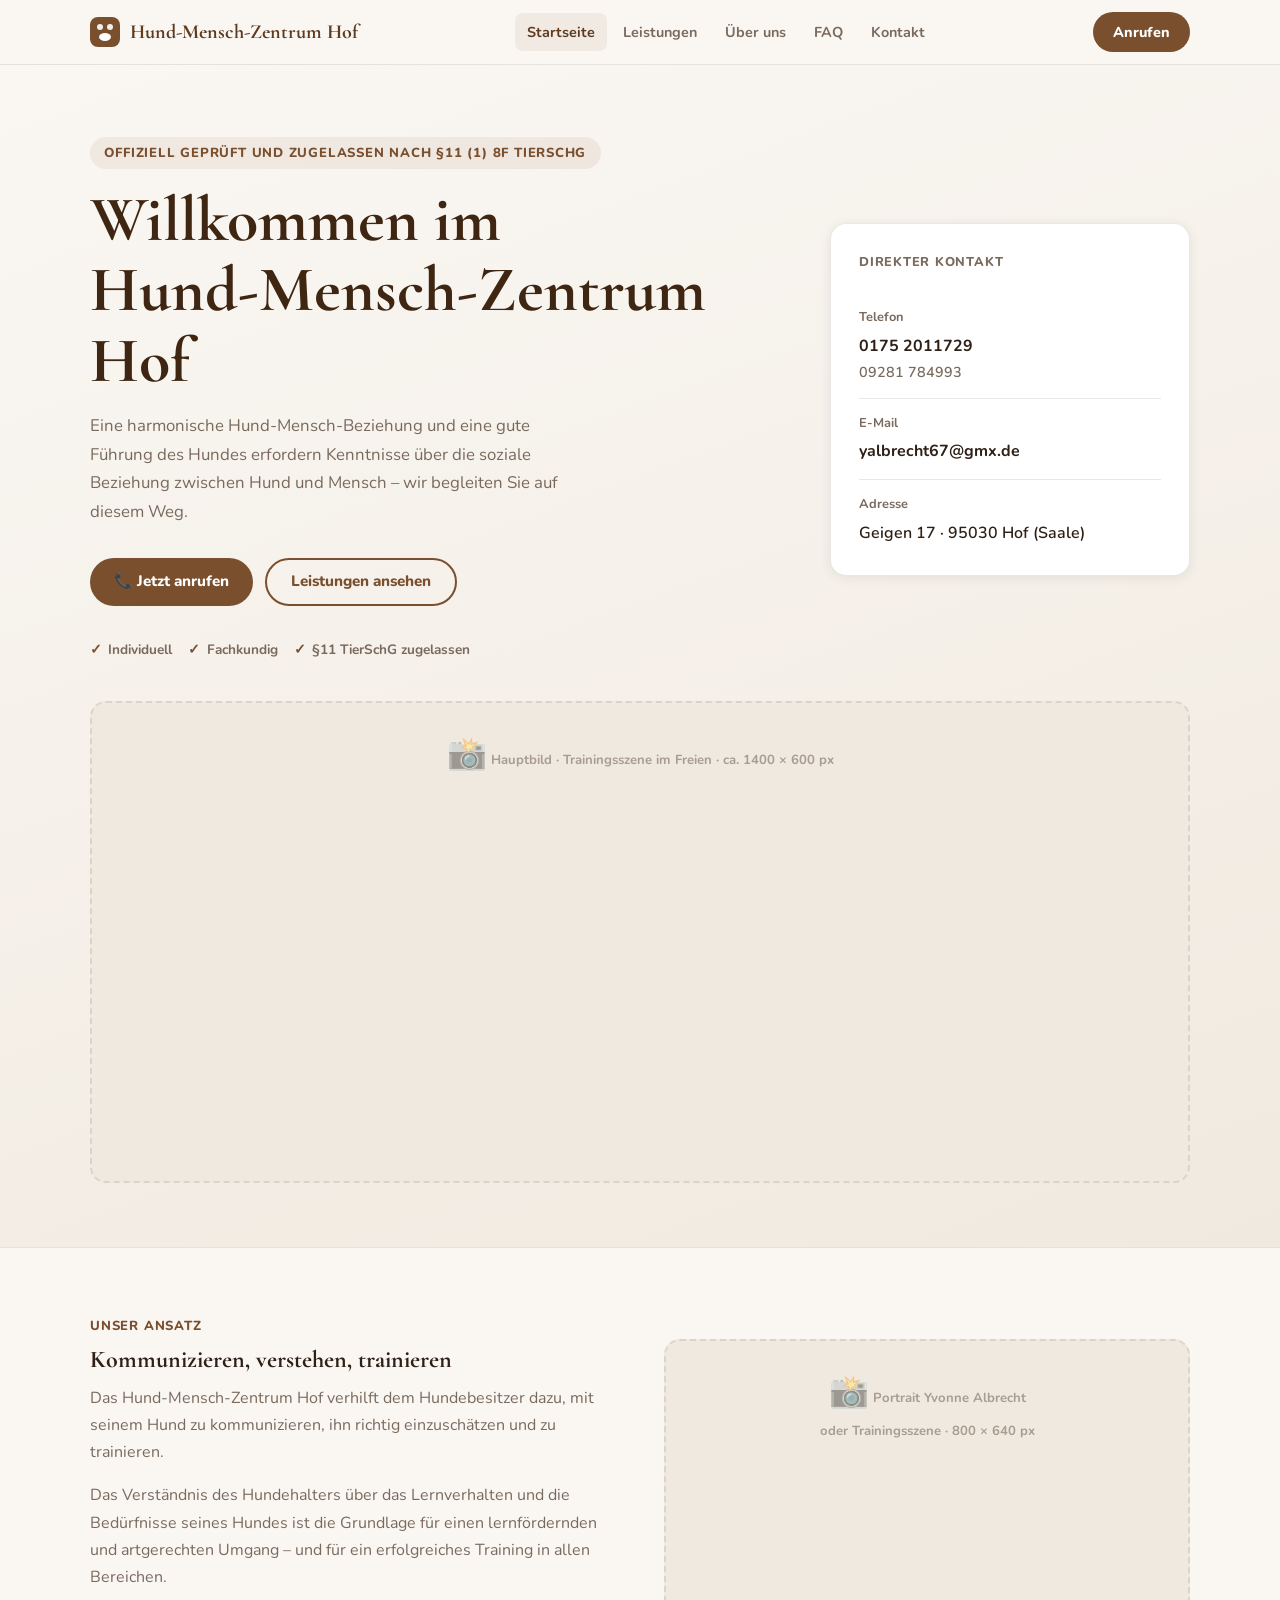
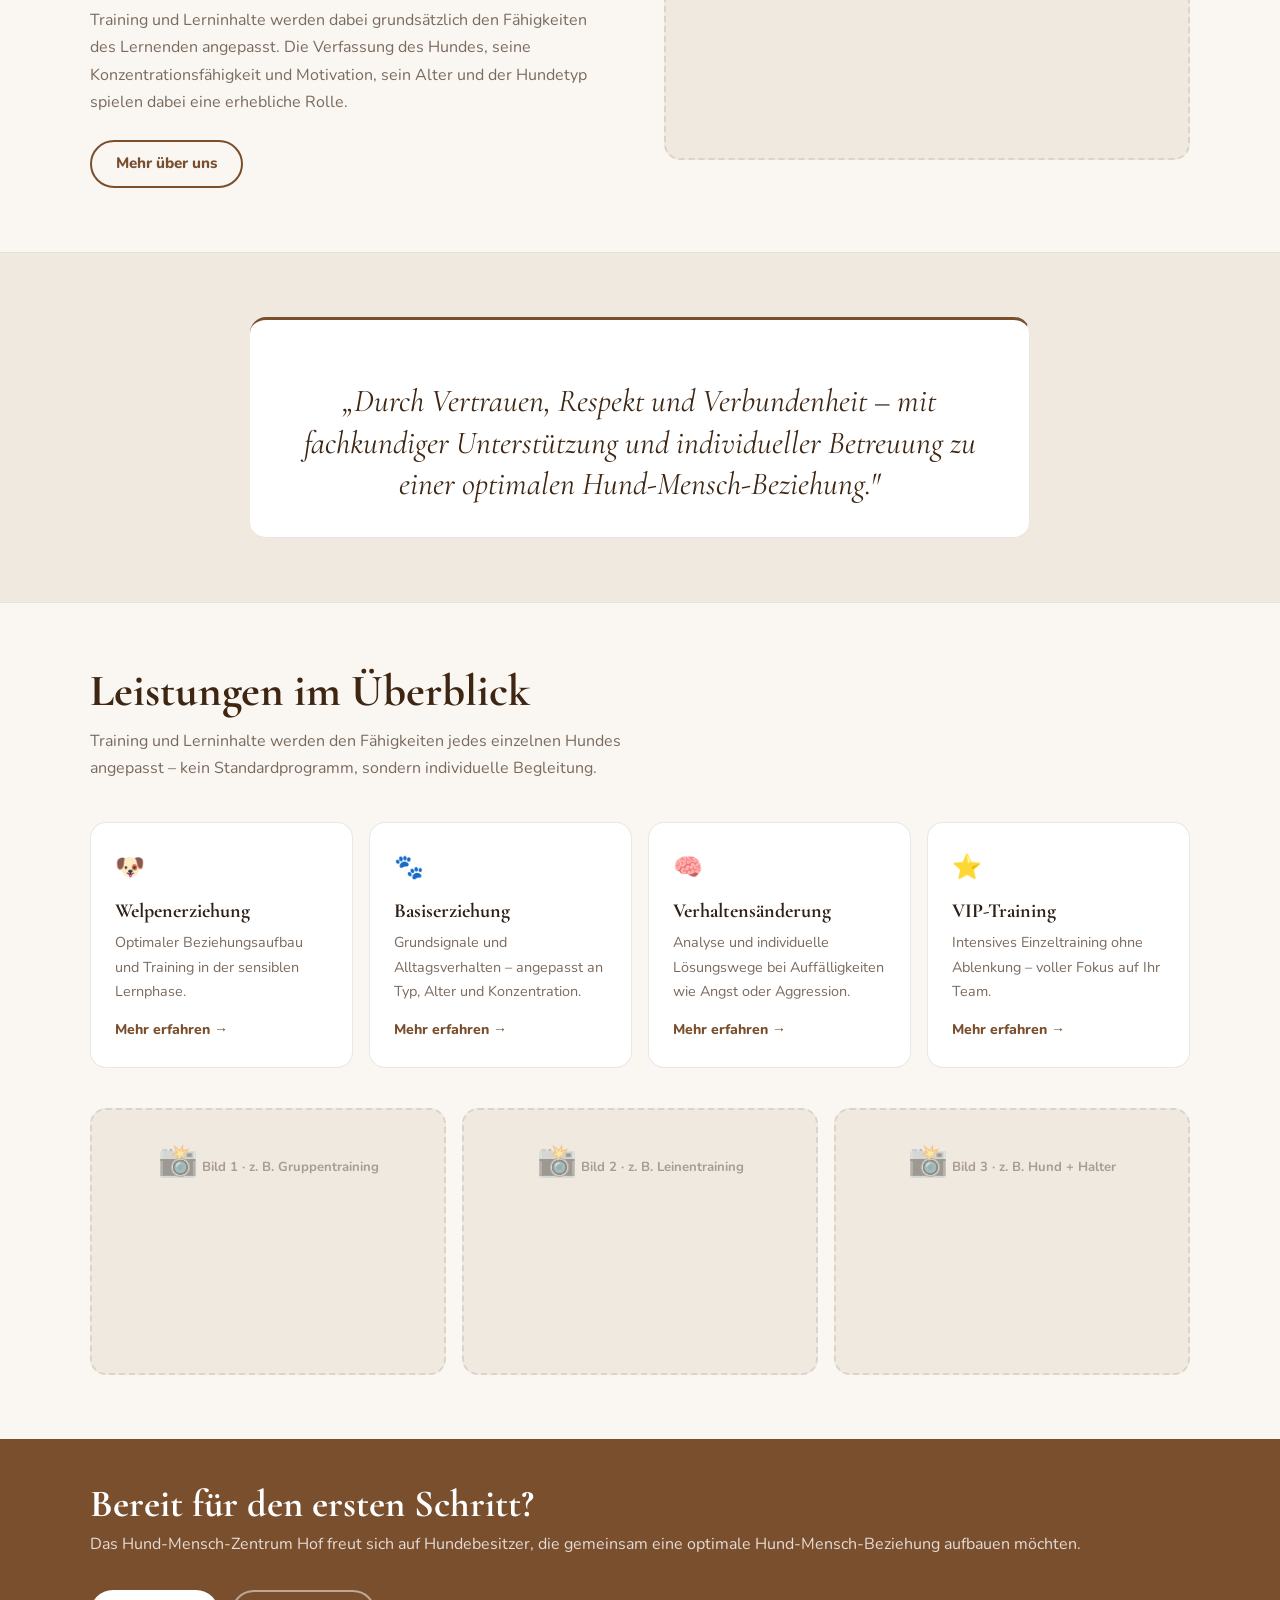
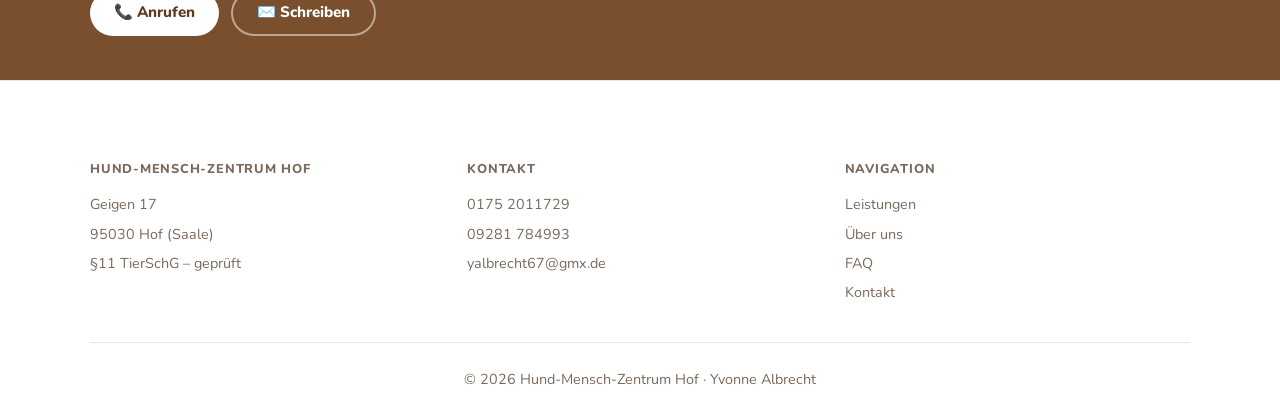
==== index.html @ c18f59f6 "Add files via upload" ====
<!DOCTYPE html>
<html lang="de">
<head>
    <meta charset="UTF-8">
    <meta name="viewport" content="width=device-width, initial-scale=1.0">
    <title>Hund-Mensch-Zentrum Hof</title>
    <meta name="description" content="Hund-Mensch-Zentrum Hof – individuelle Betreuung, Grundkurse und Verhaltensberatung. §11 TierSchG geprüft. Hof (Saale).">
    <link rel="preconnect" href="https://fonts.googleapis.com">
    <link rel="preconnect" href="https://fonts.gstatic.com" crossorigin>
    <link href="https://fonts.googleapis.com/css2?family=Nunito:wght@400;600;700;800&family=Cormorant+Garamond:ital,wght@0,600;0,700;1,600&display=swap" rel="stylesheet">
    <link rel="stylesheet" href="styles.css">
</head>
<body>

<!-- NAV -->
<nav class="nav">
    <div class="container nav__inner">
        <a class="nav__brand" href="index.html">
            <svg width="30" height="30" viewBox="0 0 30 30" fill="none" aria-hidden="true">
                <rect width="30" height="30" rx="8" fill="#7a4f2e"/>
                <circle cx="10" cy="10" r="3" fill="white" opacity=".9"/>
                <circle cx="20" cy="10" r="3" fill="white" opacity=".9"/>
                <ellipse cx="15" cy="20" rx="6" ry="4" fill="white"/>
            </svg>
            Hund-Mensch-Zentrum Hof
        </a>
        <ul class="nav__links" id="navLinks">
            <li><a href="index.html" class="active">Startseite</a></li>
            <li><a href="leistungen.html">Leistungen</a></li>
            <li><a href="ueber-uns.html">Über uns</a></li>
            <li><a href="faq.html">FAQ</a></li>
            <li><a href="kontakt.html">Kontakt</a></li>
        </ul>
        <a class="nav__cta desktop" href="tel:+491752011729">Anrufen</a>
        <button class="nav__burger" id="burger" aria-label="Menü öffnen" aria-expanded="false">
            <span></span><span></span><span></span>
        </button>
    </div>
</nav>


<!-- HERO -->
<section class="hero">
    <div class="container hero__grid">

        <div>
            <span class="hero__eyebrow">Offiziell geprüft und zugelassen nach §11 (1) 8f TierSchG</span>
            <h1 class="hero__title">
                Willkommen im<br>Hund-Mensch-Zentrum Hof
            </h1>
            <p class="hero__lead">
                Eine harmonische Hund-Mensch-Beziehung und eine gute Führung des Hundes
                erfordern Kenntnisse über die soziale Beziehung zwischen Hund und Mensch –
                wir begleiten Sie auf diesem Weg.
            </p>
            <div class="hero__actions">
                <a href="tel:+491752011729" class="btn-primary-warm">📞 Jetzt anrufen</a>
                <a href="leistungen.html" class="btn-outline">Leistungen ansehen</a>
            </div>
            <div class="hero__trust">
                <span class="trust-pill">Individuell</span>
                <span class="trust-pill">Fachkundig</span>
                <span class="trust-pill">§11 TierSchG zugelassen</span>
            </div>
        </div>

        <div class="contact-card">
            <div class="contact-card__title">Direkter Kontakt</div>
            <div class="contact-item">
                <strong>Telefon</strong>
                <a href="tel:+491752011729">0175 2011729</a>
                <a href="tel:+499281784993"
                   style="font-weight:600; color:var(--muted); font-size:.9rem">
                    09281 784993
                </a>
            </div>
            <div class="contact-item">
                <strong>E-Mail</strong>
                <a href="mailto:yalbrecht67@gmx.de">yalbrecht67@gmx.de</a>
            </div>
            <div class="contact-item">
                <strong>Adresse</strong>
                <span>Geigen 17 · 95030 Hof (Saale)</span>
            </div>
        </div>

    </div>

    <!-- HERO-BILD -->
    <div class="container" style="margin-top:2.5rem">
        <div class="img-placeholder hero-img">
            <span class="ph-icon">📸</span>
            <span>Hauptbild · Trainingsszene im Freien · ca. 1400 × 600 px</span>
        </div>
        <!-- Wenn Bild bereit, div oben löschen und das hier einkommentieren:
        <img src="assets/hero.jpg"
             alt="Training im Hund-Mensch-Zentrum Hof"
             class="hero-img"
             width="1400" height="600"
             loading="lazy"> -->
    </div>
</section>

<hr class="divider">


<!-- WAS WIR TUN -->
<section class="section">
    <div class="container two-col">

        <div>
            <span class="eyebrow">Unser Ansatz</span>
            <h2>Kommunizieren, verstehen, trainieren</h2>
            <p style="color:var(--muted)">
                Das Hund-Mensch-Zentrum Hof verhilft dem Hundebesitzer dazu, mit seinem Hund
                zu kommunizieren, ihn richtig einzuschätzen und zu trainieren.
            </p>
            <p style="color:var(--muted)">
                Das Verständnis des Hundehalters über das Lernverhalten und die Bedürfnisse
                seines Hundes ist die Grundlage für einen lernfördernden und artgerechten
                Umgang – und für ein erfolgreiches Training in allen Bereichen.
            </p>
            <p style="color:var(--muted); margin-bottom:1.5rem">
                Training und Lerninhalte werden dabei grundsätzlich den Fähigkeiten des
                Lernenden angepasst. Die Verfassung des Hundes, seine Konzentrationsfähigkeit
                und Motivation, sein Alter und der Hundetyp spielen dabei eine erhebliche Rolle.
            </p>
            <a href="ueber-uns.html" class="btn-outline">Mehr über uns</a>
        </div>

        <!-- BILD NEBEN TEXT -->
        <div class="img-placeholder section-img">
            <span class="ph-icon">📸</span>
            <span>Portrait Yvonne Albrecht<br>oder Trainingsszene · 800 × 640 px</span>
        </div>
        <!-- Wenn Bild bereit, div oben löschen und das hier einkommentieren:
        <img src="assets/yvonne.jpg"
             alt="Yvonne Albrecht beim Training mit Hund"
             class="section-img"
             width="800" height="640"
             loading="lazy"> -->

    </div>
</section>

<hr class="divider">


<!-- KERNAUSSAGE -->
<section class="section section--alt">
    <div class="container">
        <blockquote class="quote-block"
                    style="max-width:780px; margin:0 auto; text-align:center;
                       border-left:none; border-top:3px solid var(--primary);">
            <p style="padding-top:1.75rem">
                „Durch Vertrauen, Respekt und Verbundenheit –
                mit fachkundiger Unterstützung und individueller Betreuung
                zu einer optimalen Hund-Mensch-Beziehung."
            </p>
        </blockquote>
    </div>
</section>

<hr class="divider">


<!-- LEISTUNGEN -->
<section class="section">
    <div class="container">
        <div class="section-header">
            <h2>Leistungen im Überblick</h2>
            <p>
                Training und Lerninhalte werden den Fähigkeiten jedes einzelnen Hundes angepasst –
                kein Standardprogramm, sondern individuelle Begleitung.
            </p>
        </div>
        <div class="cards cards--4">
            <div class="card">
                <div class="card__icon">🐶</div>
                <h3>Welpenerziehung</h3>
                <p>Optimaler Beziehungsaufbau und Training in der sensiblen Lernphase.</p>
                <a href="leistungen.html">Mehr erfahren →</a>
            </div>
            <div class="card">
                <div class="card__icon">🐾</div>
                <h3>Basiserziehung</h3>
                <p>Grundsignale und Alltagsverhalten – angepasst an Typ, Alter und Konzentration.</p>
                <a href="leistungen.html">Mehr erfahren →</a>
            </div>
            <div class="card">
                <div class="card__icon">🧠</div>
                <h3>Verhaltensänderung</h3>
                <p>Analyse und individuelle Lösungswege bei Auffälligkeiten wie Angst oder Aggression.</p>
                <a href="leistungen.html">Mehr erfahren →</a>
            </div>
            <div class="card">
                <div class="card__icon">⭐</div>
                <h3>VIP-Training</h3>
                <p>Intensives Einzeltraining ohne Ablenkung – voller Fokus auf Ihr Team.</p>
                <a href="leistungen.html">Mehr erfahren →</a>
            </div>
        </div>

        <!-- GALERIE -->
        <div class="gallery">

            <div class="img-placeholder gallery-img">
                <span class="ph-icon">📸</span>
                <span>Bild 1 · z. B. Gruppentraining</span>
            </div>
            <!-- <img src="assets/kurs1.jpg" alt="Gruppentraining"
                 class="gallery-img" width="800" height="600" loading="lazy"> -->

            <div class="img-placeholder gallery-img">
                <span class="ph-icon">📸</span>
                <span>Bild 2 · z. B. Leinentraining</span>
            </div>
            <!-- <img src="assets/kurs2.jpg" alt="Leinentraining"
                 class="gallery-img" width="800" height="600" loading="lazy"> -->

            <div class="img-placeholder gallery-img">
                <span class="ph-icon">📸</span>
                <span>Bild 3 · z. B. Hund + Halter</span>
            </div>
            <!-- <img src="assets/kurs3.jpg" alt="Hund und Halter"
                 class="gallery-img" width="800" height="600" loading="lazy"> -->

        </div>
    </div>
</section>


<!-- CTA -->
<section class="cta-strip">
    <div class="container cta-strip__inner">
        <div>
            <h2>Bereit für den ersten Schritt?</h2>
            <p>
                Das Hund-Mensch-Zentrum Hof freut sich auf Hundebesitzer, die gemeinsam
                eine optimale Hund-Mensch-Beziehung aufbauen möchten.
            </p>
        </div>
        <div class="cta-strip__actions">
            <a href="tel:+491752011729" class="btn-white">📞 Anrufen</a>
            <a href="kontakt.html" class="btn-ghost">✉️ Schreiben</a>
        </div>
    </div>
</section>


<!-- FOOTER -->
<footer class="footer">
    <div class="container">
        <div class="footer__grid">
            <div>
                <h6>Hund-Mensch-Zentrum Hof</h6>
                <address>
                    <p>Geigen 17</p>
                    <p>95030 Hof (Saale)</p>
                    <p>§11 TierSchG – geprüft</p>
                </address>
            </div>
            <div>
                <h6>Kontakt</h6>
                <p><a href="tel:+491752011729">0175 2011729</a></p>
                <p><a href="tel:+499281784993">09281 784993</a></p>
                <p><a href="mailto:yalbrecht67@gmx.de">yalbrecht67@gmx.de</a></p>
            </div>
            <div>
                <h6>Navigation</h6>
                <ul>
                    <li><a href="leistungen.html">Leistungen</a></li>
                    <li><a href="ueber-uns.html">Über uns</a></li>
                    <li><a href="faq.html">FAQ</a></li>
                    <li><a href="kontakt.html">Kontakt</a></li>
                </ul>
            </div>
        </div>
        <p class="footer__copy">© 2026 Hund-Mensch-Zentrum Hof · Yvonne Albrecht</p>
    </div>
</footer>

<div class="mobile-bar">
    <a href="tel:+491752011729" class="m-call">📞 Anrufen</a>
    <a href="mailto:yalbrecht67@gmx.de" class="m-mail">✉️ E-Mail</a>
</div>

<script>
    const burger = document.getElementById('burger');
    const navLinks = document.getElementById('navLinks');
    burger.addEventListener('click', () => {
        navLinks.classList.toggle('open');
        burger.setAttribute('aria-expanded', navLinks.classList.contains('open'));
    });
    navLinks.querySelectorAll('a').forEach(a =>
        a.addEventListener('click', () => navLinks.classList.remove('open'))
    );
</script>

</body>
</html>
---- styles.css ----
/* ============================================================
   HUND-MENSCH-ZENTRUM HOF — styles.css
   Anpassen: Nur die Werte in :root {} ändern.
   ============================================================ */

:root {
    --primary:     #7a4f2e;
    --primary-dk:  #5e3a1f;
    --bg:          #faf7f3;
    --surface:     #ffffff;
    --sand:        #f0e9df;
    --text:        #2e2016;
    --muted:       #7a6a5e;
    --border:      rgba(46, 32, 22, 0.10);
    --font-head:   'Cormorant Garamond', Georgia, serif;
    --font-body:   'Nunito', sans-serif;
    --radius:      1rem;
    --shadow:      0 2px 12px rgba(46, 32, 22, 0.08);
}

/* --- BASIS ------------------------------------------------- */
*, *::before, *::after { box-sizing: border-box; }
html { scroll-behavior: smooth; }
body {
    margin: 0;
    font-family: var(--font-body);
    font-size: 1rem;
    line-height: 1.7;
    background: var(--bg);
    color: var(--text);
}
h1, h2, h3, h4 {
    font-family: var(--font-head);
    line-height: 1.1;
    margin: 0 0 .75rem;
}
p { margin: 0 0 1rem; }
a { color: var(--primary); }
a:hover { color: var(--primary-dk); }
img { display: block; max-width: 100%; }
address { font-style: normal; }

/* --- LAYOUT ----------------------------------------------- */
.container {
    width: min(100% - 2rem, 1100px);
    margin-inline: auto;
}
.section { padding: 4rem 0; }
.section--alt { background: var(--sand); }
hr.divider {
    border: none;
    border-top: 1px solid var(--border);
    margin: 0;
}

/* --- NAV -------------------------------------------------- */
.nav {
    position: sticky;
    top: 0;
    z-index: 100;
    background: rgba(250, 247, 243, 0.95);
    backdrop-filter: blur(10px);
    border-bottom: 1px solid var(--border);
}
.nav__inner {
    display: flex;
    align-items: center;
    justify-content: space-between;
    height: 64px;
    gap: 1rem;
}
.nav__brand {
    display: flex;
    align-items: center;
    gap: .65rem;
    font-family: var(--font-head);
    font-size: 1.25rem;
    font-weight: 700;
    color: var(--primary-dk);
    text-decoration: none;
    white-space: nowrap;
}
.nav__links {
    display: flex;
    align-items: center;
    gap: .25rem;
    list-style: none;
    margin: 0;
    padding: 0;
}
.nav__links a {
    display: block;
    padding: .4rem .75rem;
    border-radius: .5rem;
    font-weight: 700;
    font-size: .9rem;
    color: var(--muted);
    text-decoration: none;
    transition: background .15s, color .15s;
}
.nav__links a:hover,
.nav__links a.active {
    background: rgba(122, 79, 46, .08);
    color: var(--primary-dk);
}
.nav__cta {
    display: inline-flex;
    align-items: center;
    height: 40px;
    padding: 0 1.25rem;
    border-radius: 999px;
    background: var(--primary);
    color: #fff !important;
    font-weight: 800;
    font-size: .9rem;
    text-decoration: none;
    transition: background .15s;
    white-space: nowrap;
}
.nav__cta:hover { background: var(--primary-dk); color: #fff !important; }
.nav__burger {
    display: none;
    flex-direction: column;
    justify-content: center;
    gap: 5px;
    width: 40px;
    height: 40px;
    background: none;
    border: 1px solid var(--border);
    border-radius: .6rem;
    cursor: pointer;
    padding: 0 10px;
}
.nav__burger span {
    display: block;
    height: 2px;
    background: var(--primary);
    border-radius: 2px;
}
@media (max-width: 768px) {
    .nav__cta.desktop { display: none; }
    .nav__burger { display: flex; }
    .nav__links {
        display: none;
        position: absolute;
        top: 65px;
        left: 1rem;
        right: 1rem;
        background: var(--surface);
        border: 1px solid var(--border);
        border-radius: var(--radius);
        padding: .75rem;
        flex-direction: column;
        align-items: stretch;
        box-shadow: var(--shadow);
    }
    .nav__links.open { display: flex; }
    .nav__links a { padding: .65rem .75rem; }
}

/* --- HERO ------------------------------------------------- */
.hero {
    background: linear-gradient(160deg, var(--bg) 0%, var(--sand) 100%);
    padding: 4.5rem 0 4rem;
}
.hero__grid {
    display: grid;
    grid-template-columns: 1fr 360px;
    gap: 3rem;
    align-items: center;
}
.hero__eyebrow {
    display: inline-block;
    font-size: .82rem;
    font-weight: 800;
    letter-spacing: .06em;
    text-transform: uppercase;
    color: var(--primary);
    background: rgba(122, 79, 46, .08);
    border-radius: 999px;
    padding: .3rem .9rem;
    margin-bottom: 1rem;
}
.hero__title {
    font-size: clamp(2.4rem, 5vw, 4.5rem);
    color: #3e2612;
    margin-bottom: 1rem;
}
.hero__lead {
    font-size: 1.05rem;
    color: var(--muted);
    max-width: 50ch;
    margin-bottom: 2rem;
}
.hero__actions {
    display: flex;
    gap: .75rem;
    flex-wrap: wrap;
    margin-bottom: 2rem;
}
.hero__trust {
    display: flex;
    gap: 1rem;
    flex-wrap: wrap;
}
.trust-pill {
    display: flex;
    align-items: center;
    gap: .4rem;
    font-size: .85rem;
    font-weight: 700;
    color: var(--muted);
}
.trust-pill::before {
    content: "✓";
    font-weight: 800;
    color: var(--primary);
}
.contact-card {
    background: var(--surface);
    border: 1px solid var(--border);
    border-radius: var(--radius);
    box-shadow: var(--shadow);
    padding: 1.75rem;
}
.contact-card__title {
    font-size: .8rem;
    font-weight: 800;
    text-transform: uppercase;
    letter-spacing: .06em;
    color: var(--muted);
    margin-bottom: 1.25rem;
}
.contact-item {
    padding: .85rem 0;
    border-bottom: 1px solid var(--border);
}
.contact-item:last-child { border-bottom: none; padding-bottom: 0; }
.contact-item strong {
    display: block;
    font-size: .8rem;
    color: var(--muted);
    margin-bottom: .25rem;
}
.contact-item a {
    display: block;
    font-weight: 700;
    font-size: 1rem;
    color: var(--text);
    text-decoration: none;
}
.contact-item a:hover { color: var(--primary); }
.contact-item span { color: var(--text); font-weight: 600; }
@media (max-width: 900px) {
    .hero__grid { grid-template-columns: 1fr; }
    .contact-card { max-width: 420px; }
}

/* --- PAGE HERO (Unterseiten) ------------------------------ */
.page-hero {
    background: linear-gradient(160deg, var(--bg) 0%, var(--sand) 100%);
    padding: 3.5rem 0 3rem;
    border-bottom: 1px solid var(--border);
}
.page-hero h1 {
    font-size: clamp(2rem, 4.5vw, 3.8rem);
    color: #3e2612;
    margin-bottom: .75rem;
}
.page-hero p {
    color: var(--muted);
    max-width: 56ch;
    margin: 0;
}

/* --- SECTION HEADER --------------------------------------- */
.section-header { margin-bottom: 2.5rem; }
.section-header h2 { font-size: clamp(1.9rem, 3.5vw, 3rem); color: #3e2612; }
.section-header p { color: var(--muted); max-width: 54ch; margin: 0; }

/* --- ALLGEMEINE KARTEN ------------------------------------ */
.cards {
    display: grid;
    gap: 1rem;
}
.cards--4 { grid-template-columns: repeat(4, 1fr); }
.cards--2 { grid-template-columns: repeat(2, 1fr); }
.card {
    background: var(--surface);
    border: 1px solid var(--border);
    border-radius: var(--radius);
    padding: 1.5rem;
}
.card__icon { font-size: 1.5rem; margin-bottom: .75rem; }
.card h3 {
    font-family: var(--font-head);
    font-size: 1.25rem;
    margin-bottom: .5rem;
    color: var(--text);
}
.card p { font-size: .9rem; color: var(--muted); margin-bottom: .75rem; }
.card a { font-size: .88rem; font-weight: 800; text-decoration: none; }
.card a:hover { text-decoration: underline; }
@media (max-width: 900px) { .cards--4 { grid-template-columns: repeat(2, 1fr); } }
@media (max-width: 560px) { .cards--4, .cards--2 { grid-template-columns: 1fr; } }

/* --- SERVICE-KARTEN (Leistungsseite) ---------------------- */
.service-grid {
    display: grid;
    gap: 1.25rem;
    grid-template-columns: repeat(3, 1fr);
}
.service-card {
    background: var(--surface);
    border: 1px solid var(--border);
    border-radius: var(--radius);
    overflow: hidden;
    display: flex;
    flex-direction: column;
}
.service-card__img {
    aspect-ratio: 16/9;
    width: 100%;
    object-fit: contain;
    background: var(--sand);
}
.service-card__body {
    padding: 1.5rem;
    flex: 1;
    display: flex;
    flex-direction: column;
}
.service-card__icon { font-size: 1.4rem; margin-bottom: .5rem; }
.service-card h3 {
    font-family: var(--font-head);
    font-size: 1.3rem;
    color: var(--text);
    margin-bottom: .6rem;
}
.service-card p {
    font-size: .92rem;
    color: var(--muted);
    line-height: 1.65;
    margin: 0;
    flex: 1;
}
@media (max-width: 900px) { .service-grid { grid-template-columns: repeat(2, 1fr); } }
@media (max-width: 560px) { .service-grid { grid-template-columns: 1fr; } }

/* --- SPEZIAL-ITEMS (Markertraining etc.) ------------------ */
.special-list {
    display: grid;
    gap: 1rem;
    grid-template-columns: repeat(2, 1fr);
}
.special-item {
    background: var(--surface);
    border: 1px solid var(--border);
    border-radius: var(--radius);
    padding: 1.25rem 1.5rem;
}
.special-item h4 {
    font-family: var(--font-head);
    font-size: 1.1rem;
    color: var(--text);
    margin-bottom: .4rem;
}
.special-item p {
    font-size: .9rem;
    color: var(--muted);
    margin: 0;
    line-height: 1.6;
}
@media (max-width: 640px) {
    .special-list { grid-template-columns: 1fr; }
}

/* --- BILD-PLATZHALTER ------------------------------------- */
.img-placeholder {
    background: var(--sand);
    border: 2px dashed var(--border);
    border-radius: var(--radius);
    display: flex;
    flex-direction: column;
    align-items: center;
    justify-content: center;
    gap: .5rem;
    color: var(--muted);
    font-size: .82rem;
    font-weight: 700;
    text-align: center;
    padding: 1.5rem;
}
.img-placeholder .ph-icon { font-size: 2rem; opacity: .4; }
.img-placeholder span { opacity: .6; }

/* --- LAYOUTS ---------------------------------------------- */
.two-col {
    display: grid;
    grid-template-columns: 1fr 1fr;
    gap: 3rem;
    align-items: center;
}
.quote-section__grid {
    display: grid;
    grid-template-columns: 1fr 1fr;
    gap: 3rem;
    align-items: center;
}
@media (max-width: 768px) {
    .two-col { grid-template-columns: 1fr; }
    .quote-section__grid { grid-template-columns: 1fr; }
}

/* --- ZITAT ------------------------------------------------ */
.quote-block {
    background: var(--surface);
    border: 1px solid var(--border);
    border-left: 3px solid var(--primary);
    border-radius: var(--radius);
    padding: 2rem;
    margin: 0;
}
.quote-block p {
    font-family: var(--font-head);
    font-size: clamp(1.4rem, 2.5vw, 2rem);
    color: #3e2612;
    font-style: italic;
    line-height: 1.3;
    margin: 0;
}

/* --- CTA STRIP -------------------------------------------- */
.cta-strip { background: var(--primary); padding: 2.75rem 0; }
.cta-strip__inner {
    display: flex;
    align-items: center;
    justify-content: space-between;
    gap: 2rem;
    flex-wrap: wrap;
}
.cta-strip h2 {
    font-family: var(--font-head);
    font-size: clamp(1.5rem, 3vw, 2.4rem);
    color: #fff;
    margin: 0 0 .35rem;
}
.cta-strip p { color: rgba(255,255,255,.8); margin: 0; }
.cta-strip__actions { display: flex; gap: .75rem; flex-shrink: 0; flex-wrap: wrap; }
@media (max-width: 640px) {
    .cta-strip__inner { flex-direction: column; text-align: center; }
    .cta-strip__actions { justify-content: center; width: 100%; }
    .btn-white, .btn-ghost { flex: 1; justify-content: center; }
}

/* --- BUTTONS ---------------------------------------------- */
.btn-primary-warm {
    display: inline-flex; align-items: center;
    height: 48px; padding: 0 1.5rem;
    border-radius: 999px; background: var(--primary);
    color: #fff !important; font-weight: 800;
    text-decoration: none; font-size: .95rem; border: none;
    transition: background .15s;
}
.btn-primary-warm:hover { background: var(--primary-dk); }
.btn-outline {
    display: inline-flex; align-items: center;
    height: 48px; padding: 0 1.5rem;
    border-radius: 999px; background: transparent;
    border: 2px solid var(--primary); color: var(--primary) !important;
    font-weight: 800; text-decoration: none; font-size: .95rem;
    transition: background .15s, color .15s;
}
.btn-outline:hover { background: var(--primary); color: #fff !important; }
.btn-white {
    display: inline-flex; align-items: center;
    height: 46px; padding: 0 1.5rem;
    border-radius: 999px; background: #fff;
    color: var(--primary-dk) !important; font-weight: 800;
    text-decoration: none; font-size: .95rem; transition: background .15s;
}
.btn-white:hover { background: #f5ede6; }
.btn-ghost {
    display: inline-flex; align-items: center;
    height: 46px; padding: 0 1.5rem;
    border-radius: 999px; background: transparent;
    border: 2px solid rgba(255,255,255,.5); color: #fff !important;
    font-weight: 800; text-decoration: none; font-size: .95rem;
    transition: border-color .15s;
}
.btn-ghost:hover { border-color: rgba(255,255,255,.9); }

/* --- FORMULARE -------------------------------------------- */
.form-group { margin-bottom: 1.25rem; }
.form-group label {
    display: block; font-weight: 700; font-size: .9rem;
    color: var(--text); margin-bottom: .4rem;
}
.form-group input,
.form-group textarea,
.form-group select {
    width: 100%; padding: .7rem 1rem;
    border: 1px solid var(--border); border-radius: .75rem;
    background: var(--bg); font-family: var(--font-body);
    font-size: 1rem; color: var(--text);
    transition: border-color .15s, box-shadow .15s;
}
.form-group input:focus,
.form-group textarea:focus,
.form-group select:focus {
    outline: none;
    border-color: var(--primary);
    box-shadow: 0 0 0 3px rgba(122, 79, 46, .12);
}
.form-group textarea { resize: vertical; min-height: 130px; }

/* --- ACCORDION (FAQ) -------------------------------------- */
.accordion { display: flex; flex-direction: column; gap: .6rem; }
.accordion-item {
    background: var(--surface);
    border: 1px solid var(--border);
    border-radius: var(--radius);
    overflow: hidden;
}
.accordion-btn {
    width: 100%; display: flex; align-items: center;
    justify-content: space-between; gap: 1rem;
    padding: 1.1rem 1.5rem; background: none; border: none;
    font-family: var(--font-body); font-size: 1rem; font-weight: 700;
    color: var(--text); text-align: left; cursor: pointer;
    transition: background .15s;
}
.accordion-btn:hover { background: rgba(122, 79, 46, .04); }
.accordion-btn[aria-expanded="true"] { color: var(--primary); }
.accordion-btn .icon {
    font-size: .85rem; color: var(--muted);
    transition: transform .2s; flex-shrink: 0;
}
.accordion-btn[aria-expanded="true"] .icon { transform: rotate(180deg); }
.accordion-body {
    display: none;
    padding: 0 1.5rem 1.25rem;
    color: var(--muted); font-size: .95rem; line-height: 1.7;
}
.accordion-body.open { display: block; }

/* --- FOOTER ----------------------------------------------- */
.footer {
    background: var(--surface);
    border-top: 1px solid var(--border);
    padding: 3rem 0 1.5rem;
}
.footer__grid {
    display: grid;
    grid-template-columns: repeat(3, 1fr);
    gap: 2rem;
    margin-bottom: 2rem;
}
.footer h6 {
    font-size: .8rem; font-weight: 800;
    text-transform: uppercase; letter-spacing: .06em;
    color: var(--muted); margin-bottom: .75rem;
}
.footer p, .footer li { font-size: .9rem; color: var(--muted); margin-bottom: .3rem; }
.footer ul { list-style: none; padding: 0; margin: 0; }
.footer a { color: var(--muted); text-decoration: none; }
.footer a:hover { color: var(--primary); }
.footer__copy {
    font-size: .82rem; color: var(--muted); text-align: center;
    padding-top: 1.5rem; border-top: 1px solid var(--border);
}
@media (max-width: 640px) {
    .footer__grid { grid-template-columns: 1fr; gap: 1.5rem; }
    .footer { padding-bottom: 5.5rem; }
}

/* --- MOBILE BAR ------------------------------------------ */
.mobile-bar {
    display: none;
    position: fixed;
    bottom: 10px; left: 10px; right: 10px;
    z-index: 200; gap: .5rem;
    background: rgba(255,255,255,.97);
    border: 1px solid var(--border);
    border-radius: 1.1rem; padding: .5rem;
    box-shadow: 0 8px 28px rgba(46,32,22,.15);
}
@media (max-width: 576px) { .mobile-bar { display: flex; } }
.mobile-bar a {
    flex: 1; height: 50px;
    display: flex; align-items: center; justify-content: center;
    border-radius: .75rem; font-weight: 800; font-size: .9rem;
    text-decoration: none;
}
.mobile-bar .m-call { background: var(--primary); color: #fff; }
.mobile-bar .m-mail { background: rgba(122,79,46,.08); color: var(--primary-dk); }

/* --- HILFSTEXTE ------------------------------------------- */
.eyebrow {
    display: inline-block;
    font-size: .82rem; font-weight: 800;
    letter-spacing: .06em; text-transform: uppercase;
    color: var(--primary); margin-bottom: .6rem;
}

/* --- BILDKLASSEN (contain = verkleinern, nicht zuschneiden) --- */
.hero-img {
    width: 100%;
    aspect-ratio: 16/7;
    object-fit: contain;
    background: var(--sand);
    border-radius: var(--radius);
    display: block;
}

.section-img {
    width: 100%;
    aspect-ratio: 5/4;
    object-fit: contain;
    background: var(--sand);
    border-radius: var(--radius);
    display: block;
}

.gallery {
    display: grid;
    grid-template-columns: repeat(3, 1fr);
    gap: 1rem;
    margin-top: 2.5rem;
}
.gallery-img {
    width: 100%;
    aspect-ratio: 4/3;
    object-fit: contain;
    background: var(--sand);
    border-radius: var(--radius);
    display: block;
}
@media (max-width: 600px) {
    .gallery { grid-template-columns: 1fr; }
}
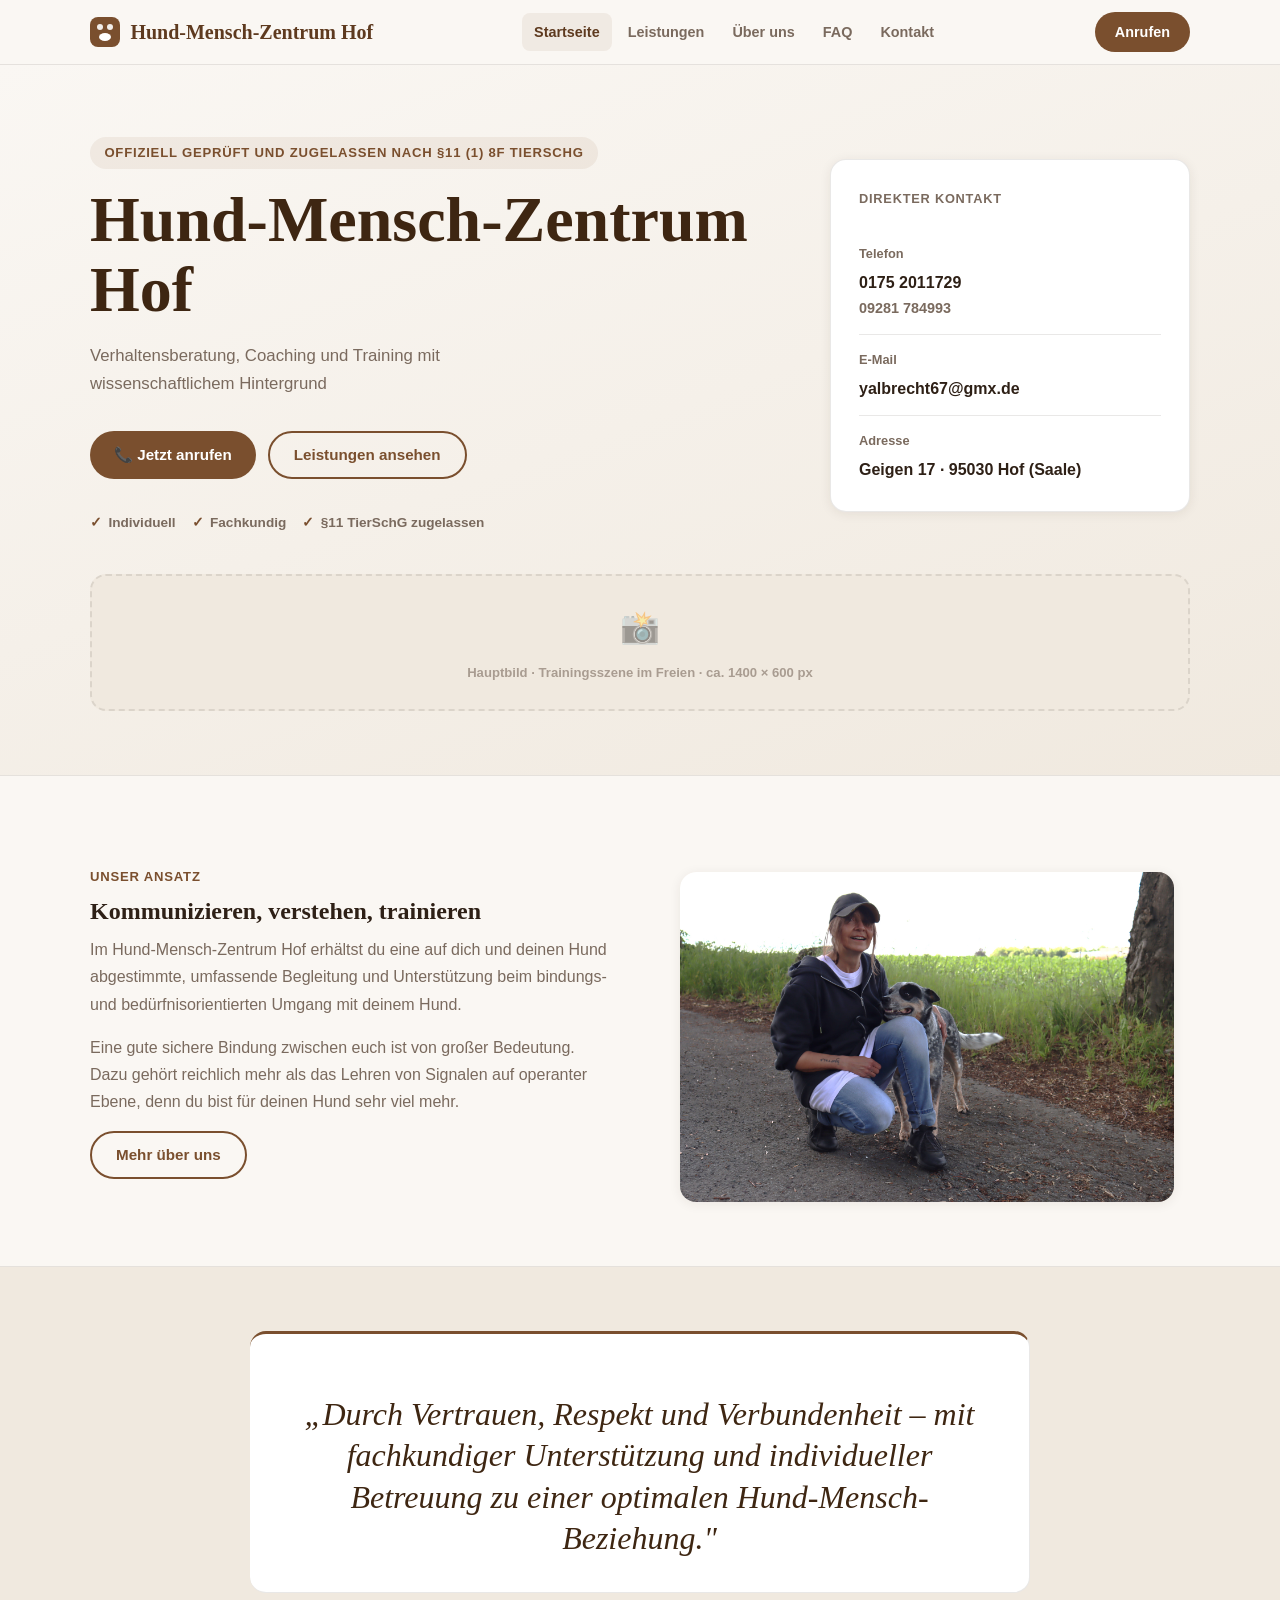
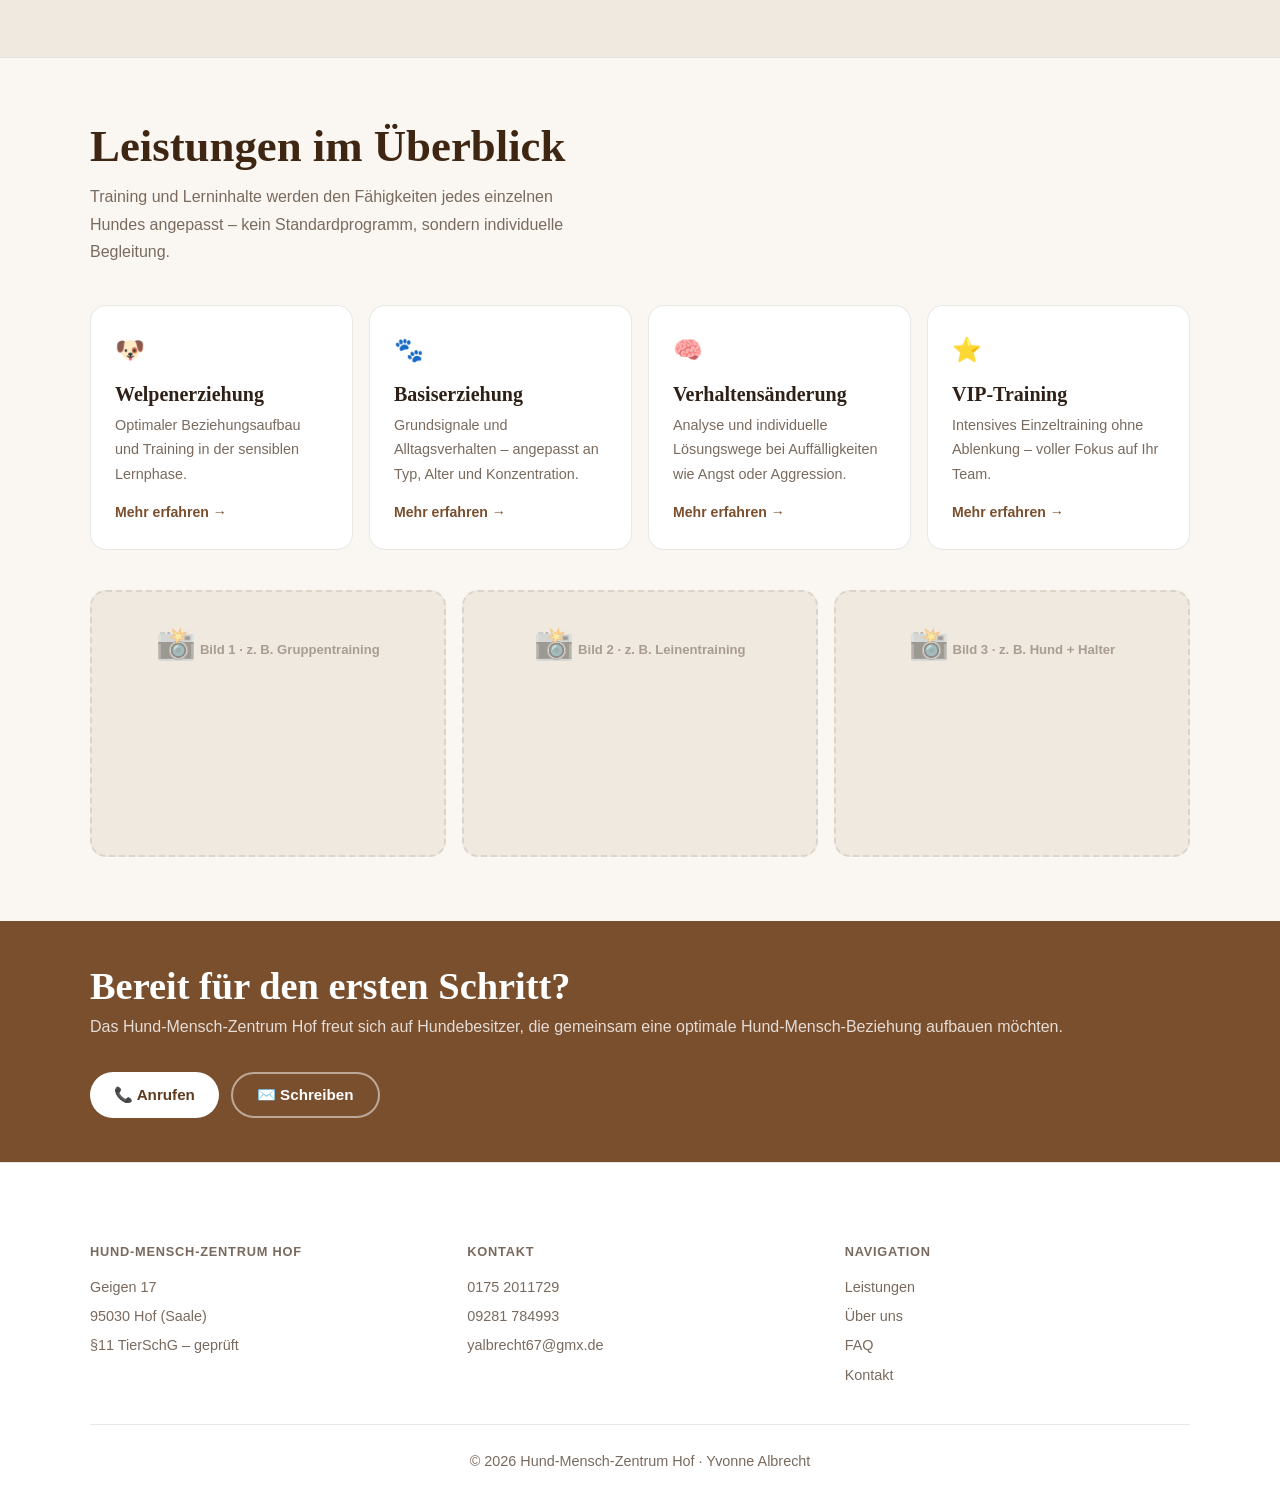
==== commit 61c26e69: "Added first foto on index page and changed font style" ====
--- a/index.html
+++ b/index.html
@@ -46,12 +46,10 @@
         <div>
             <span class="hero__eyebrow">Offiziell geprüft und zugelassen nach §11 (1) 8f TierSchG</span>
             <h1 class="hero__title">
-                Willkommen im<br>Hund-Mensch-Zentrum Hof
+                Hund-Mensch-Zentrum Hof
             </h1>
             <p class="hero__lead">
-                Eine harmonische Hund-Mensch-Beziehung und eine gute Führung des Hundes
-                erfordern Kenntnisse über die soziale Beziehung zwischen Hund und Mensch –
-                wir begleiten Sie auf diesem Weg.
+                Verhaltensberatung, Coaching und Training mit  wissenschaftlichem Hintergrund
             </p>
             <div class="hero__actions">
                 <a href="tel:+491752011729" class="btn-primary-warm">📞 Jetzt anrufen</a>
@@ -112,34 +110,25 @@
             <span class="eyebrow">Unser Ansatz</span>
             <h2>Kommunizieren, verstehen, trainieren</h2>
             <p style="color:var(--muted)">
-                Das Hund-Mensch-Zentrum Hof verhilft dem Hundebesitzer dazu, mit seinem Hund
-                zu kommunizieren, ihn richtig einzuschätzen und zu trainieren.
+                Im Hund-Mensch-Zentrum Hof erhältst du eine auf dich und deinen Hund abgestimmte,
+                umfassende Begleitung und Unterstützung beim bindungs- und bedürfnisorientierten
+                Umgang mit deinem Hund.
             </p>
             <p style="color:var(--muted)">
-                Das Verständnis des Hundehalters über das Lernverhalten und die Bedürfnisse
-                seines Hundes ist die Grundlage für einen lernfördernden und artgerechten
-                Umgang – und für ein erfolgreiches Training in allen Bereichen.
-            </p>
-            <p style="color:var(--muted); margin-bottom:1.5rem">
-                Training und Lerninhalte werden dabei grundsätzlich den Fähigkeiten des
-                Lernenden angepasst. Die Verfassung des Hundes, seine Konzentrationsfähigkeit
-                und Motivation, sein Alter und der Hundetyp spielen dabei eine erhebliche Rolle.
+                Eine gute sichere Bindung zwischen euch ist von großer Bedeutung.
+                Dazu gehört reichlich mehr als das Lehren von Signalen auf operanter Ebene,
+                denn du bist für deinen Hund sehr viel mehr.
             </p>
             <a href="ueber-uns.html" class="btn-outline">Mehr über uns</a>
         </div>
 
         <!-- BILD NEBEN TEXT -->
-        <div class="img-placeholder section-img">
-            <span class="ph-icon">📸</span>
-            <span>Portrait Yvonne Albrecht<br>oder Trainingsszene · 800 × 640 px</span>
-        </div>
-        <!-- Wenn Bild bereit, div oben löschen und das hier einkommentieren:
-        <img src="assets/yvonne.jpg"
-             alt="Yvonne Albrecht beim Training mit Hund"
-             class="section-img"
-             width="800" height="640"
-             loading="lazy"> -->
-
+        <div class="hero-media">
+            <img src="pictures/IMG_1218.JPG"
+                 alt="Yvonne Albrecht beim Training mit Hund"
+                 class="hero-img"
+                 loading="eager">
+        </div>
     </div>
 </section>
 
--- a/styles.css
+++ b/styles.css
@@ -12,8 +12,8 @@
     --text:        #2e2016;
     --muted:       #7a6a5e;
     --border:      rgba(46, 32, 22, 0.10);
-    --font-head:   'Cormorant Garamond', Georgia, serif;
-    --font-body:   'Nunito', sans-serif;
+    --font-head:   "Segoe Print", "Bradley Hand", cursive;
+    --font-body:   Calibri, Candara, "Segoe UI", Arial, sans-serif;
     --radius:      1rem;
     --shadow:      0 2px 12px rgba(46, 32, 22, 0.08);
 }
@@ -604,12 +604,18 @@
 }
 
 /* --- BILDKLASSEN (contain = verkleinern, nicht zuschneiden) --- */
-.hero-img {
+.hero-media {
+    width: min(100% - 2rem, 1100px);
+    margin: 2rem auto 0;
+    border-radius: var(--radius);
+    overflow: hidden;
+    box-shadow: var(--shadow);
+    background: var(--sand);
+}
+
+.hero-media .hero-img {
     width: 100%;
-    aspect-ratio: 16/7;
-    object-fit: contain;
-    background: var(--sand);
-    border-radius: var(--radius);
+    height: auto;
     display: block;
 }
 
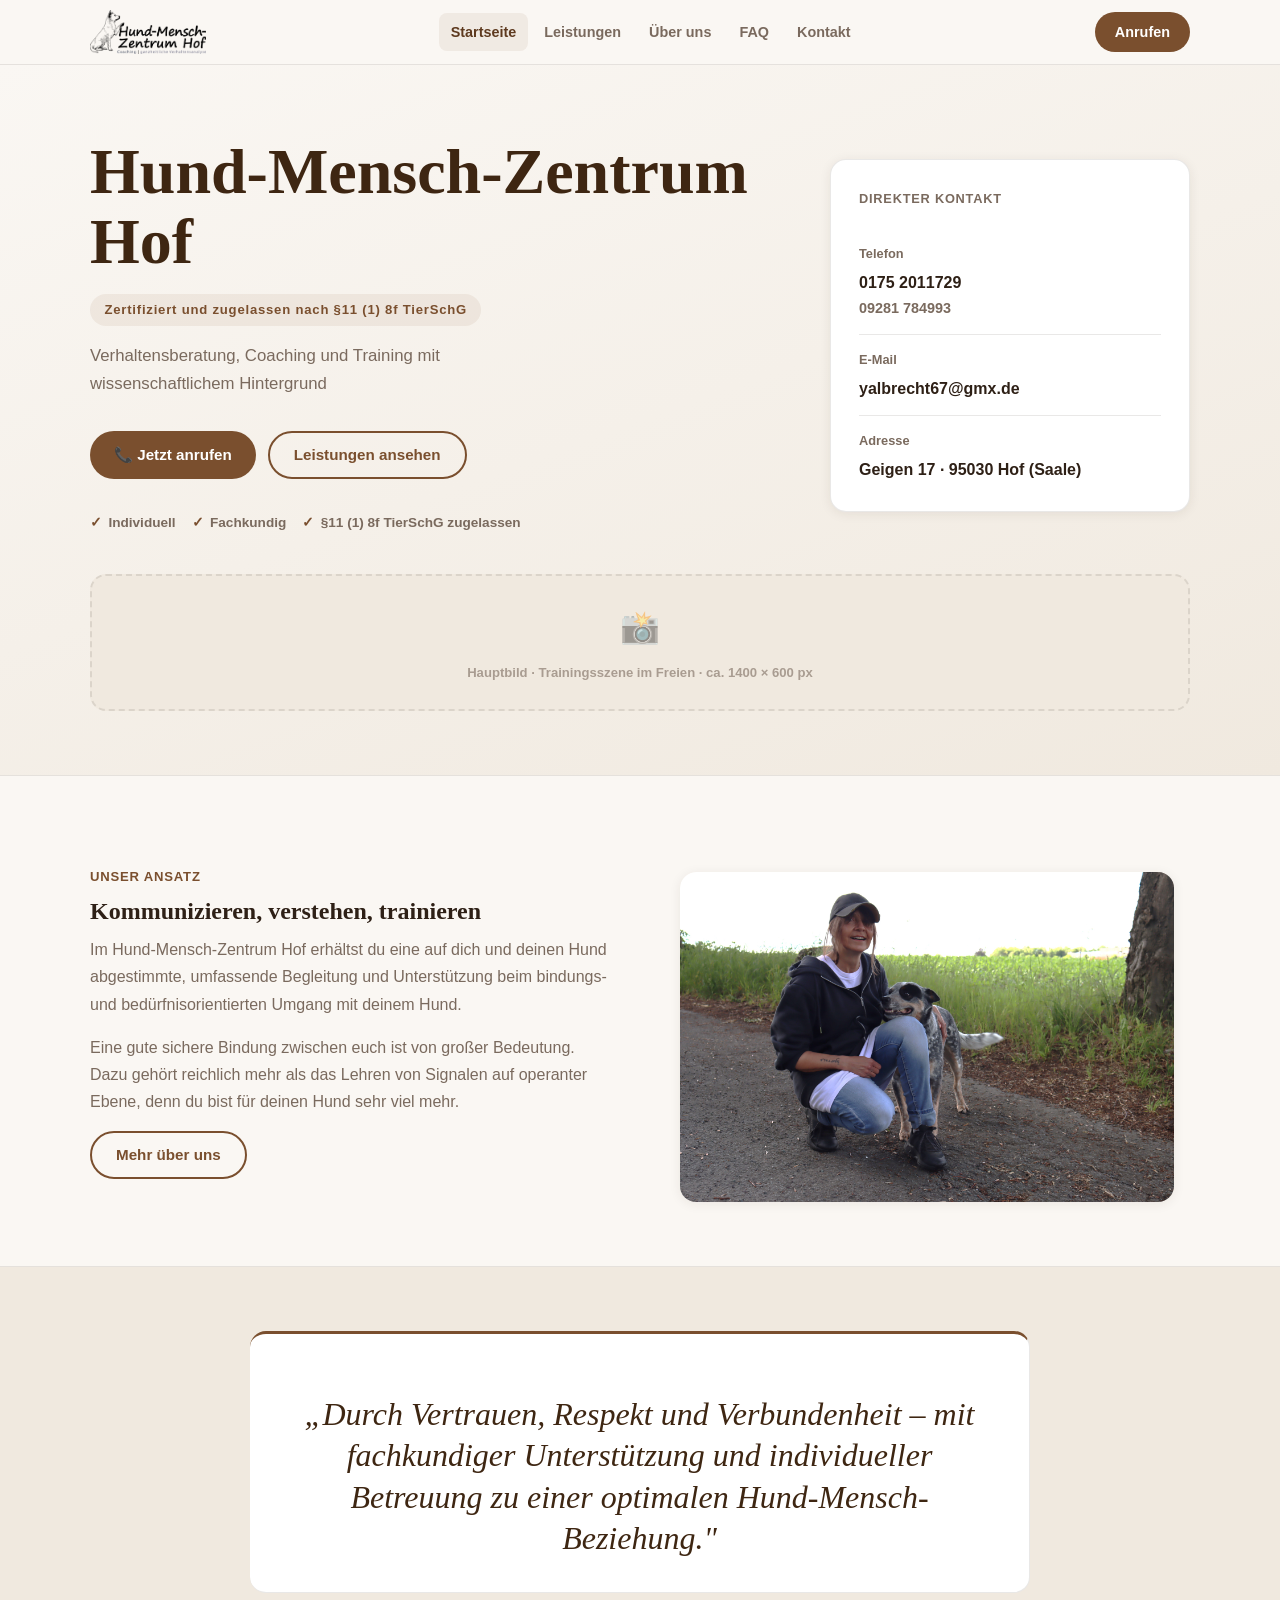
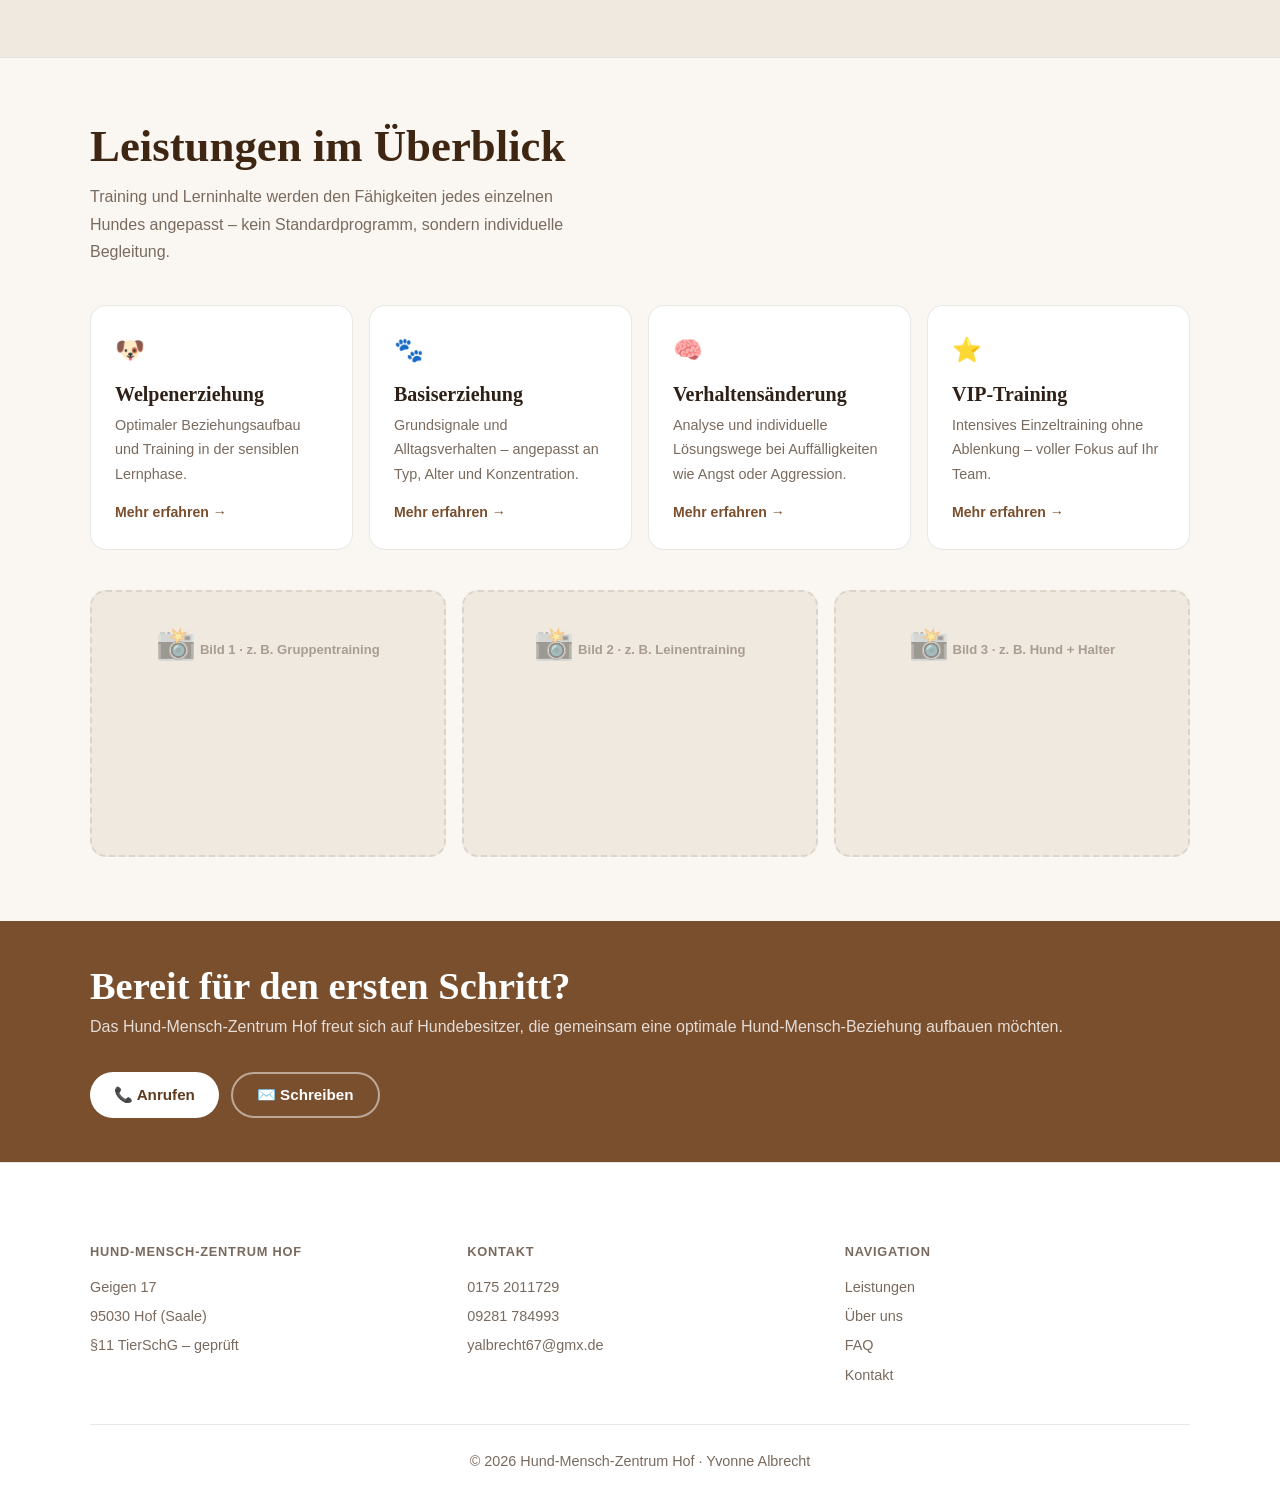
==== commit 20595fdc: "changed logo in upper left" ====
--- a/index.html
+++ b/index.html
@@ -16,13 +16,7 @@
 <nav class="nav">
     <div class="container nav__inner">
         <a class="nav__brand" href="index.html">
-            <svg width="30" height="30" viewBox="0 0 30 30" fill="none" aria-hidden="true">
-                <rect width="30" height="30" rx="8" fill="#7a4f2e"/>
-                <circle cx="10" cy="10" r="3" fill="white" opacity=".9"/>
-                <circle cx="20" cy="10" r="3" fill="white" opacity=".9"/>
-                <ellipse cx="15" cy="20" rx="6" ry="4" fill="white"/>
-            </svg>
-            Hund-Mensch-Zentrum Hof
+                <img src="pictures/Logo_ohne_Hintergrund.png" alt="Logo Hund-Mensch-Zentrum Hof" class="nav__logo-img">
         </a>
         <ul class="nav__links" id="navLinks">
             <li><a href="index.html" class="active">Startseite</a></li>
@@ -44,12 +38,12 @@
     <div class="container hero__grid">
 
         <div>
-            <span class="hero__eyebrow">Offiziell geprüft und zugelassen nach §11 (1) 8f TierSchG</span>
             <h1 class="hero__title">
                 Hund-Mensch-Zentrum Hof
             </h1>
+            <span class="hero__eyebrow">Zertifiziert und zugelassen nach §11 (1) 8f TierSchG</span>
             <p class="hero__lead">
-                Verhaltensberatung, Coaching und Training mit  wissenschaftlichem Hintergrund
+                Verhaltensberatung, Coaching und Training mit wissenschaftlichem Hintergrund
             </p>
             <div class="hero__actions">
                 <a href="tel:+491752011729" class="btn-primary-warm">📞 Jetzt anrufen</a>
@@ -58,7 +52,7 @@
             <div class="hero__trust">
                 <span class="trust-pill">Individuell</span>
                 <span class="trust-pill">Fachkundig</span>
-                <span class="trust-pill">§11 TierSchG zugelassen</span>
+                <span class="trust-pill">§11 (1) 8f TierSchG zugelassen</span>
             </div>
         </div>
 
@@ -287,4 +281,4 @@
 </script>
 
 </body>
-</html>
+</html>
--- a/styles.css
+++ b/styles.css
@@ -80,6 +80,29 @@
     text-decoration: none;
     white-space: nowrap;
 }
+
+/* Logo-Platzhalter in der Navbar:
+   Solange noch kein echtes Logo vorhanden ist, zeigt dieser Block
+   eine gestrichelte Box. Sobald ein Bild bereitsteht, den Platzhalter
+   im HTML durch <img class="nav__logo-img" ...> ersetzen. */
+.nav__logo-placeholder {
+    width: 160px;
+    height: 44px;
+    padding: 0;
+    border-radius: .6rem;
+    gap: .3rem;
+    flex-direction: row;
+}
+.nav__logo-placeholder .ph-icon { font-size: 1rem; margin: 0; }
+.nav__logo-placeholder span:last-child { font-size: .75rem; }
+
+/* Sobald ein echtes Logo-Bild eingesetzt wird, diese Klasse nutzen: */
+.nav__logo-img {
+    max-height: 44px;
+    width: auto;
+    flex-shrink: 0;
+}
+
 .nav__links {
     display: flex;
     align-items: center;
@@ -174,7 +197,6 @@
     font-size: .82rem;
     font-weight: 800;
     letter-spacing: .06em;
-    text-transform: uppercase;
     color: var(--primary);
     background: rgba(122, 79, 46, .08);
     border-radius: 999px;
@@ -644,4 +666,4 @@
 }
 @media (max-width: 600px) {
     .gallery { grid-template-columns: 1fr; }
-}
+}
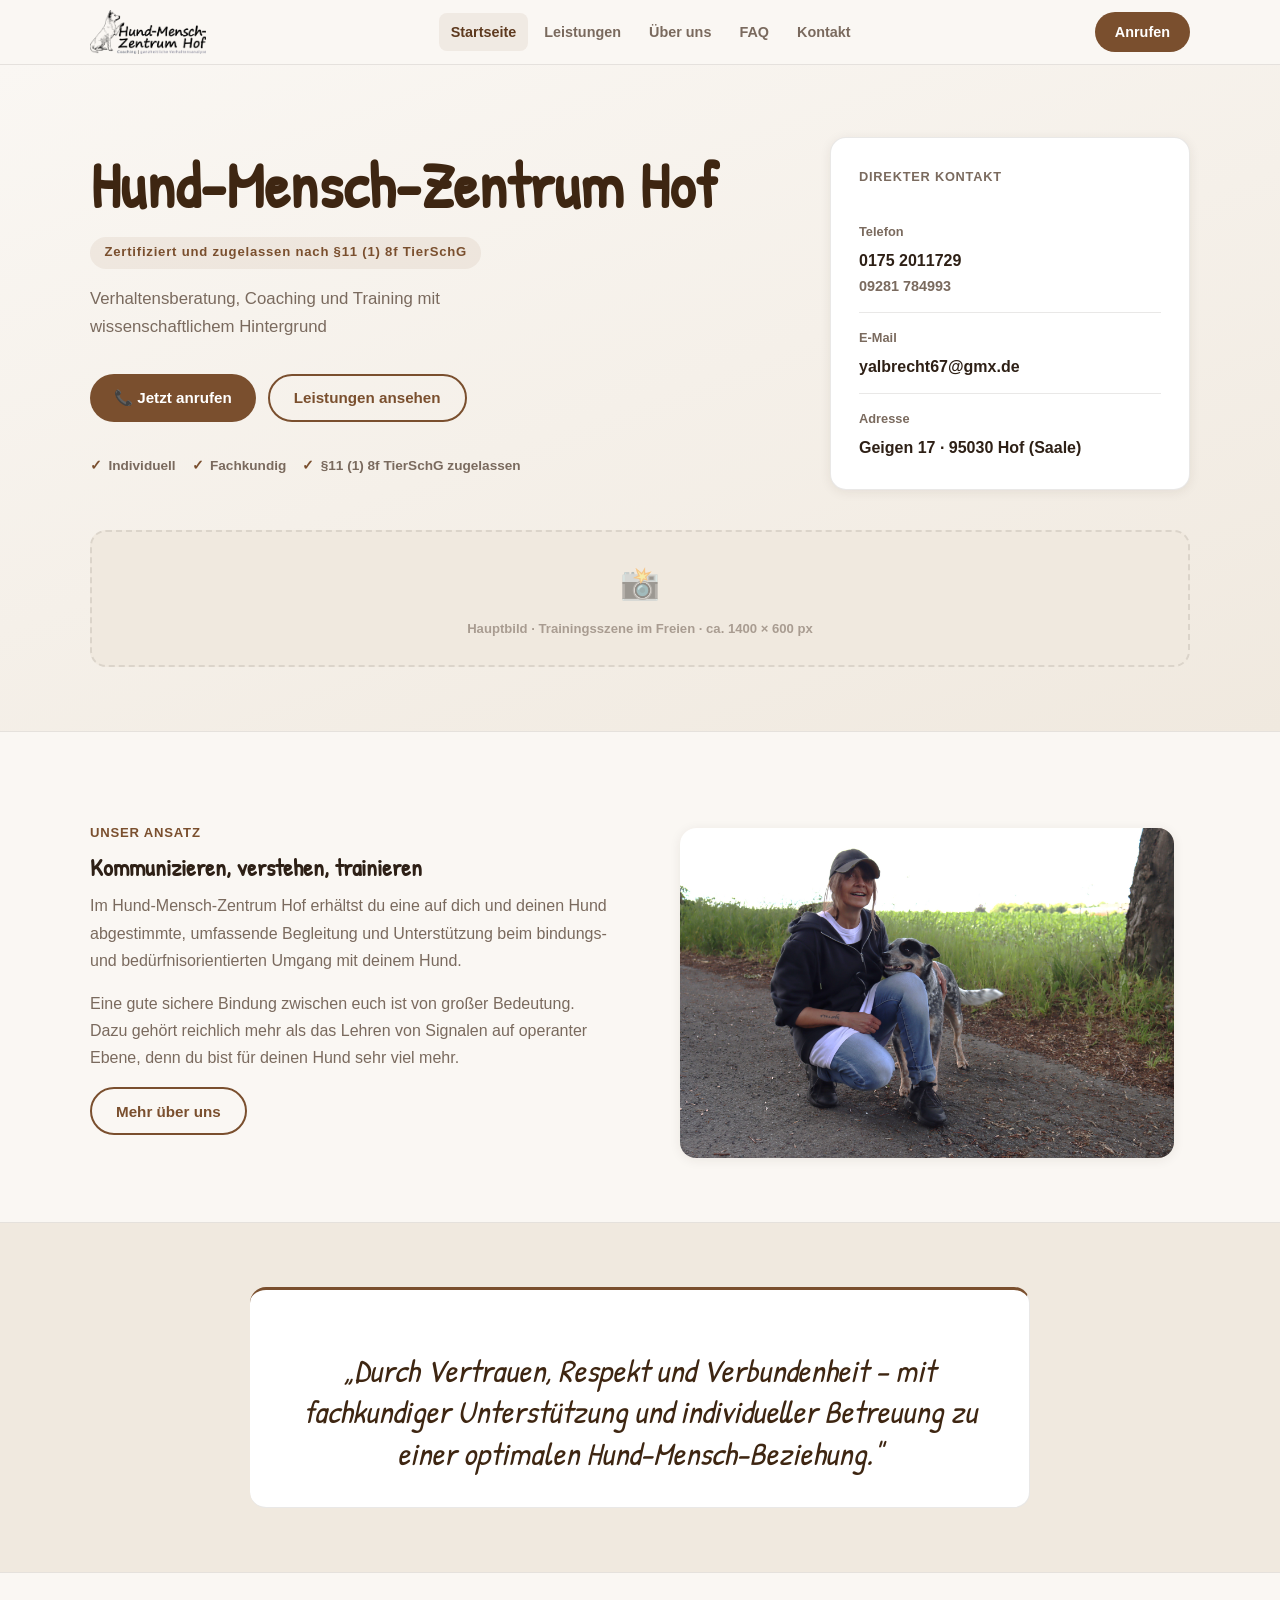
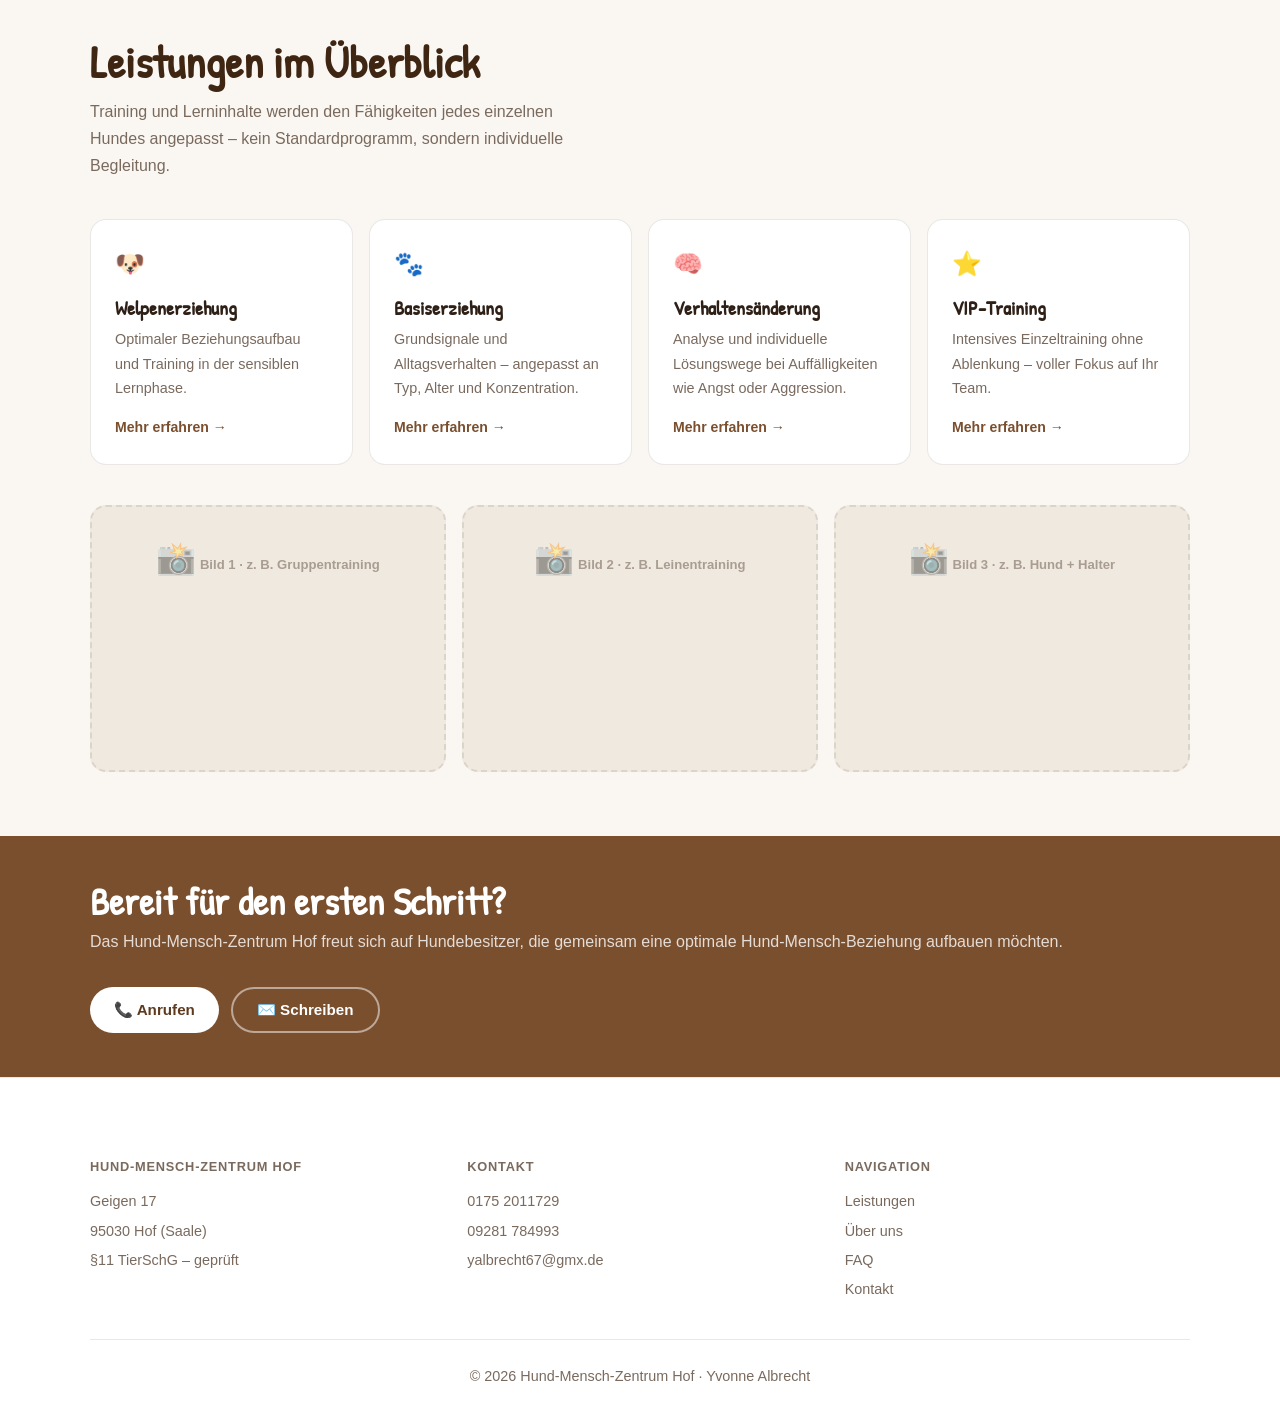
==== commit 8c2a800a: "changd font" ====
--- a/index.html
+++ b/index.html
@@ -7,7 +7,7 @@
     <meta name="description" content="Hund-Mensch-Zentrum Hof – individuelle Betreuung, Grundkurse und Verhaltensberatung. §11 TierSchG geprüft. Hof (Saale).">
     <link rel="preconnect" href="https://fonts.googleapis.com">
     <link rel="preconnect" href="https://fonts.gstatic.com" crossorigin>
-    <link href="https://fonts.googleapis.com/css2?family=Nunito:wght@400;600;700;800&family=Cormorant+Garamond:ital,wght@0,600;0,700;1,600&display=swap" rel="stylesheet">
+  <link href="https://fonts.googleapis.com/css2?family=Nunito:wght@400;600;700;800&family=Cormorant+Garamond:ital,wght@0,600;0,700;1,600&family=Patrick+Hand&display=swap" rel="stylesheet">
     <link rel="stylesheet" href="styles.css">
 </head>
 <body>
--- a/styles.css
+++ b/styles.css
@@ -12,7 +12,7 @@
     --text:        #2e2016;
     --muted:       #7a6a5e;
     --border:      rgba(46, 32, 22, 0.10);
-    --font-head:   "Segoe Print", "Bradley Hand", cursive;
+    --font-head: "Patrick Hand", "Segoe Print", "Bradley Hand", cursive;
     --font-body:   Calibri, Candara, "Segoe UI", Arial, sans-serif;
     --radius:      1rem;
     --shadow:      0 2px 12px rgba(46, 32, 22, 0.08);
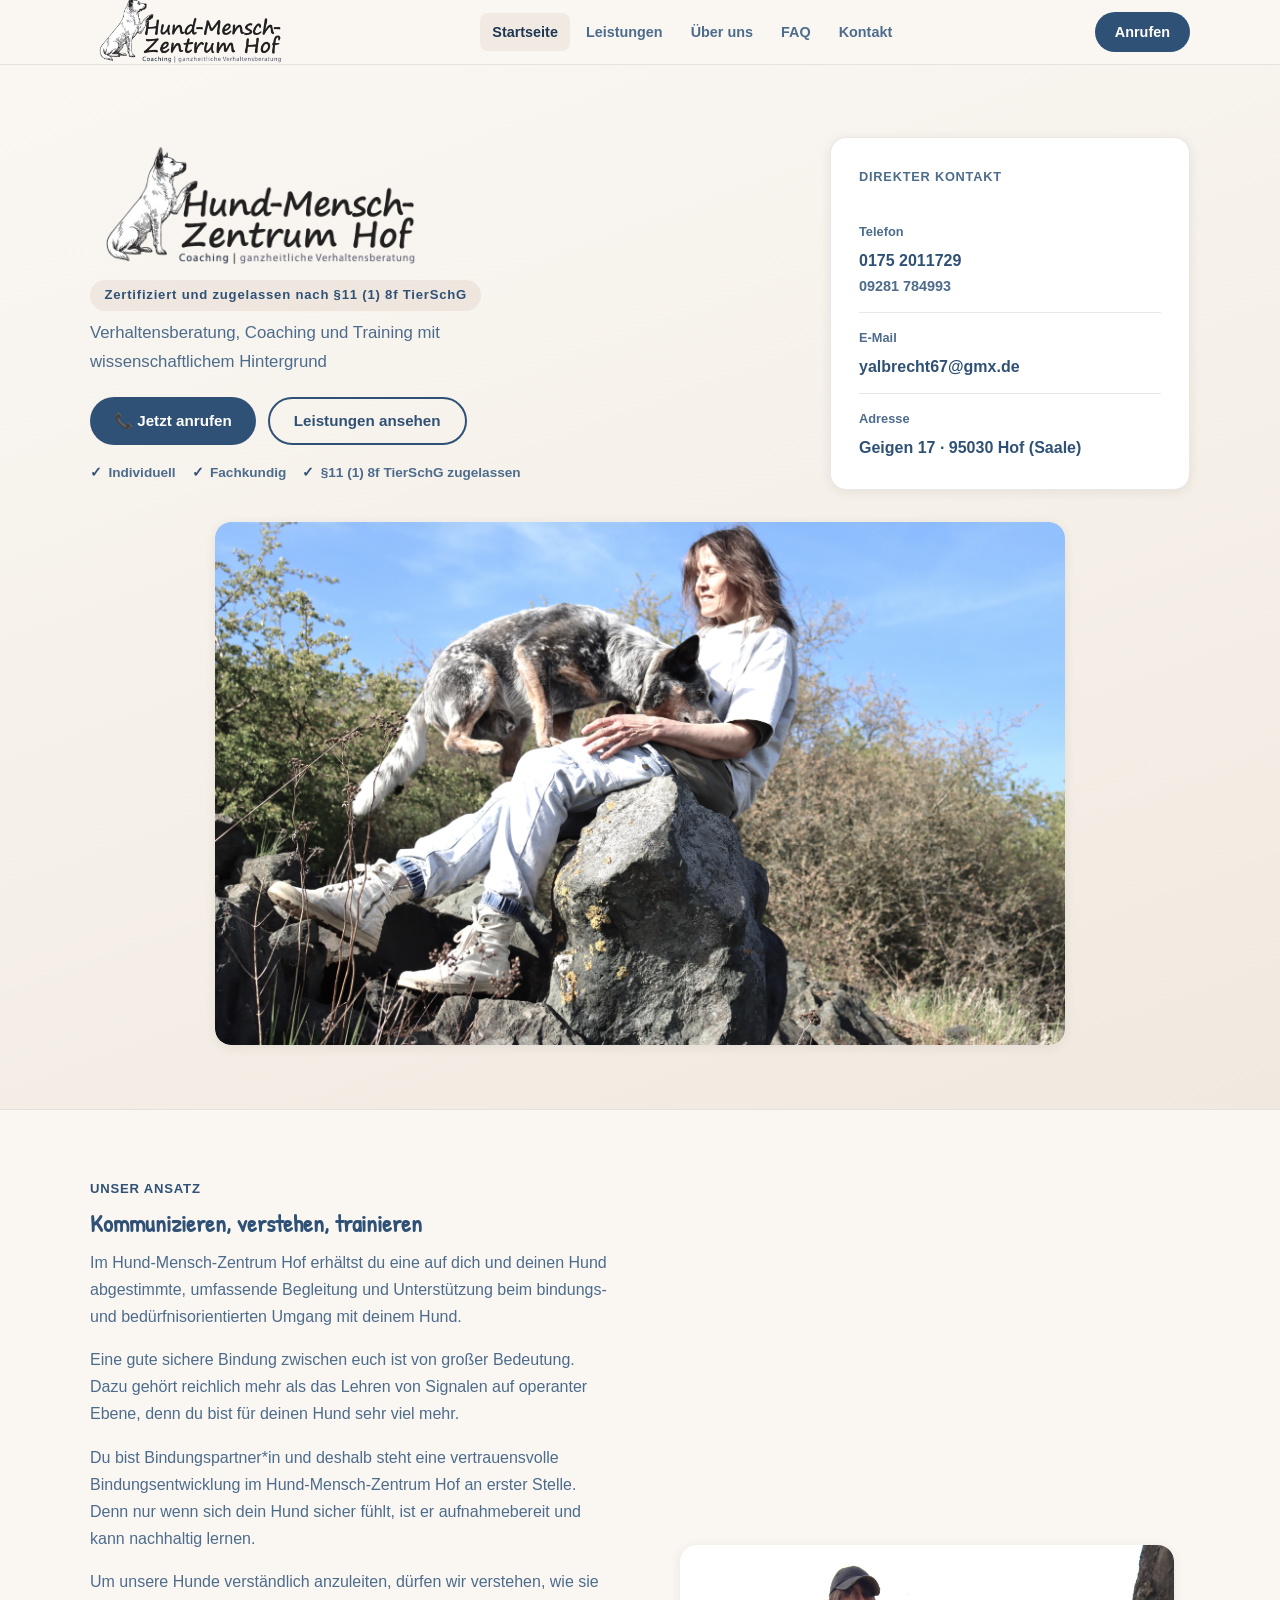
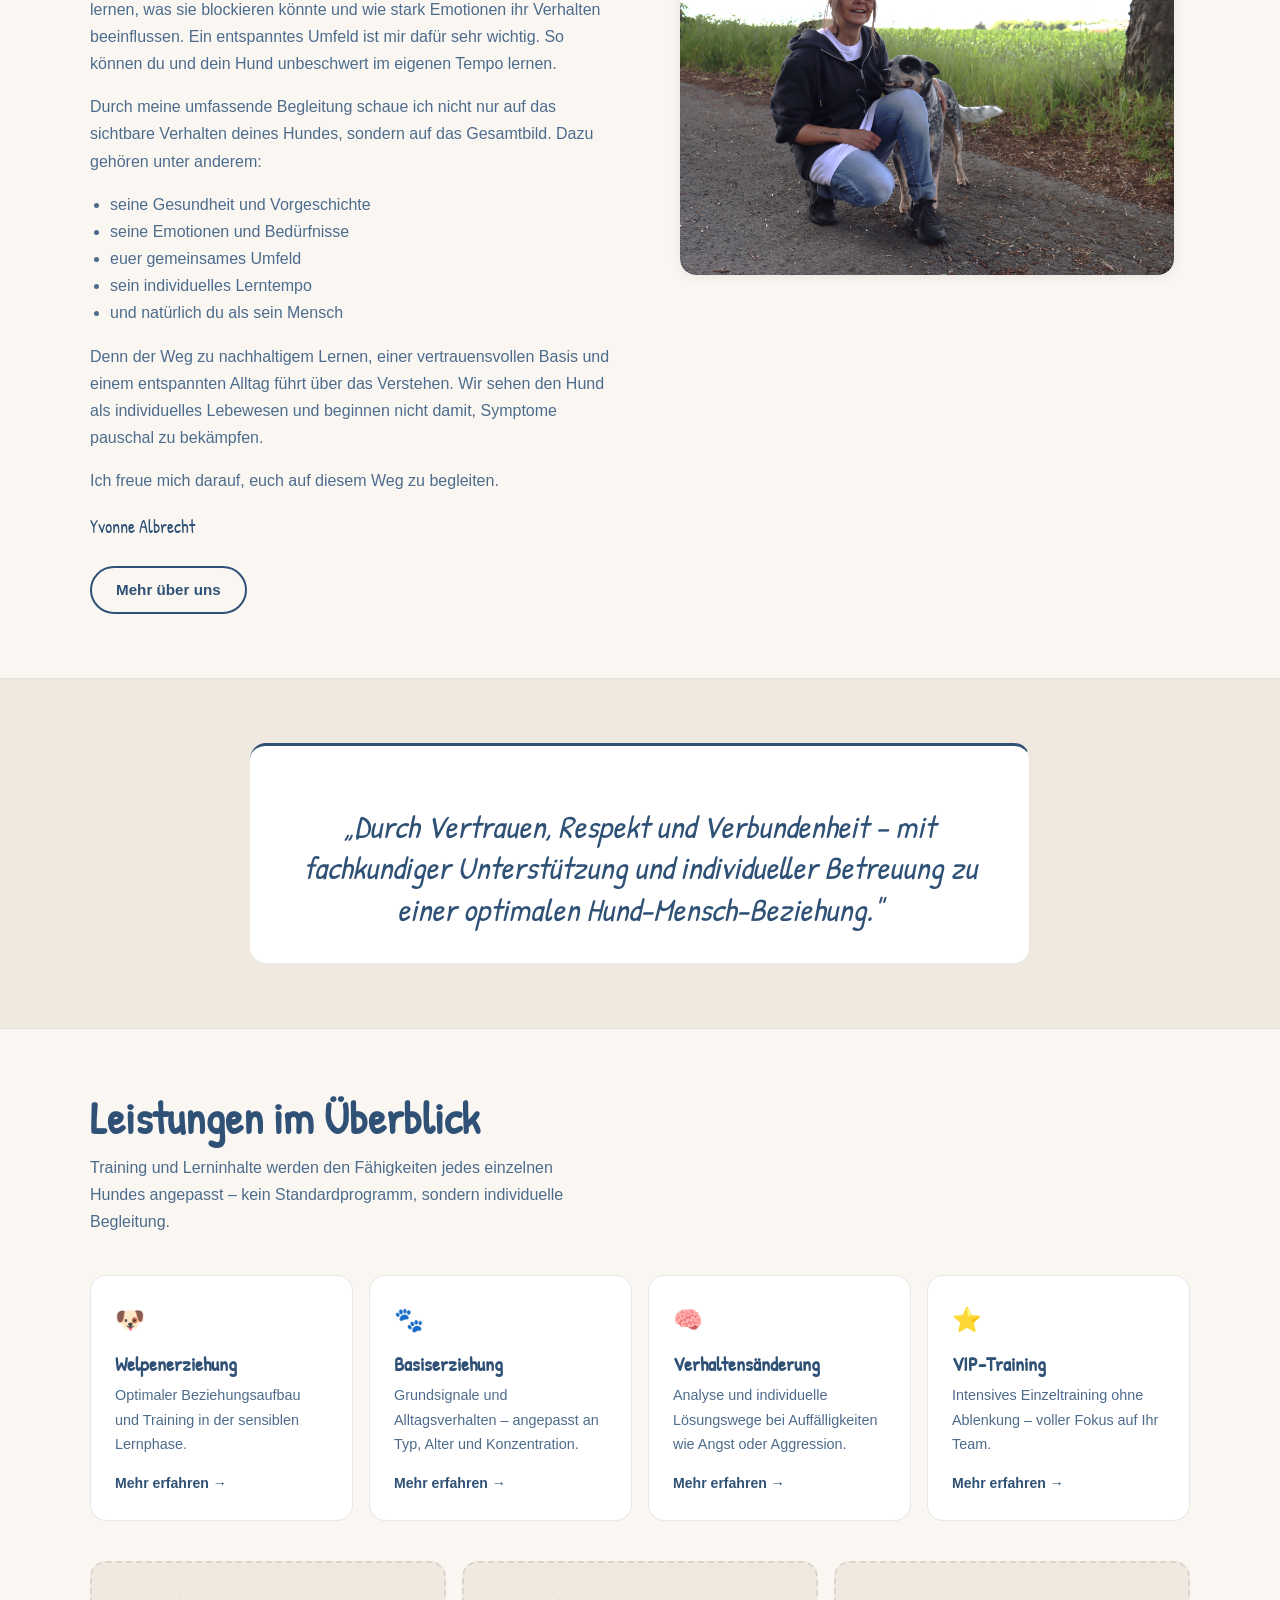
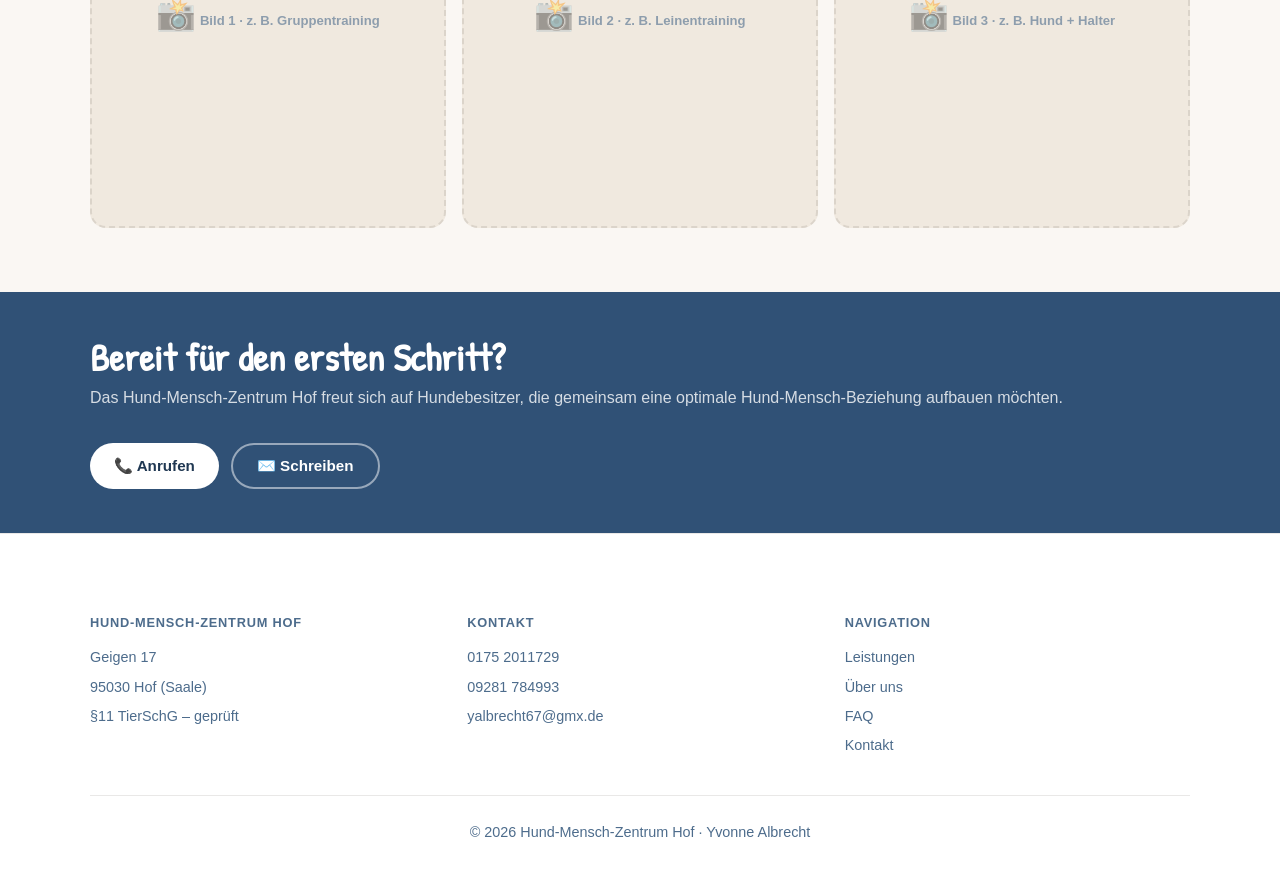
==== commit 7ffaf254: "changed index and uber-uns like customer wished" ====
--- a/index.html
+++ b/index.html
@@ -7,7 +7,7 @@
     <meta name="description" content="Hund-Mensch-Zentrum Hof – individuelle Betreuung, Grundkurse und Verhaltensberatung. §11 TierSchG geprüft. Hof (Saale).">
     <link rel="preconnect" href="https://fonts.googleapis.com">
     <link rel="preconnect" href="https://fonts.gstatic.com" crossorigin>
-  <link href="https://fonts.googleapis.com/css2?family=Nunito:wght@400;600;700;800&family=Cormorant+Garamond:ital,wght@0,600;0,700;1,600&family=Patrick+Hand&display=swap" rel="stylesheet">
+    <link href="https://fonts.googleapis.com/css2?family=Nunito:wght@400;600;700;800&family=Cormorant+Garamond:ital,wght@0,600;0,700;1,600&family=Patrick+Hand&display=swap" rel="stylesheet">
     <link rel="stylesheet" href="styles.css">
 </head>
 <body>
@@ -16,7 +16,7 @@
 <nav class="nav">
     <div class="container nav__inner">
         <a class="nav__brand" href="index.html">
-                <img src="pictures/Logo_ohne_Hintergrund.png" alt="Logo Hund-Mensch-Zentrum Hof" class="nav__logo-img">
+            <img src="pictures/Logo_ohne_Hintergrund.png" alt="Logo Hund-Mensch-Zentrum Hof" class="nav__logo-img">
         </a>
         <ul class="nav__links" id="navLinks">
             <li><a href="index.html" class="active">Startseite</a></li>
@@ -38,8 +38,11 @@
     <div class="container hero__grid">
 
         <div>
-            <h1 class="hero__title">
-                Hund-Mensch-Zentrum Hof
+            <h1 class="hero__title hero__title--logo">
+                <img src="pictures/Logo_ohne_Hintergrund.png"
+                     alt="Hund-Mensch-Zentrum Hof"
+                     class="hero__logo-img"
+                >
             </h1>
             <span class="hero__eyebrow">Zertifiziert und zugelassen nach §11 (1) 8f TierSchG</span>
             <p class="hero__lead">
@@ -78,18 +81,12 @@
 
     </div>
 
-    <!-- HERO-BILD -->
-    <div class="container" style="margin-top:2.5rem">
-        <div class="img-placeholder hero-img">
-            <span class="ph-icon">📸</span>
-            <span>Hauptbild · Trainingsszene im Freien · ca. 1400 × 600 px</span>
-        </div>
-        <!-- Wenn Bild bereit, div oben löschen und das hier einkommentieren:
-        <img src="assets/hero.jpg"
+    <div class="hero-media hero-media--compact">
+        <img src="pictures/Bild Startseite.jpg"
              alt="Training im Hund-Mensch-Zentrum Hof"
              class="hero-img"
              width="1400" height="600"
-             loading="lazy"> -->
+             loading="lazy">
     </div>
 </section>
 
@@ -112,6 +109,42 @@
                 Eine gute sichere Bindung zwischen euch ist von großer Bedeutung.
                 Dazu gehört reichlich mehr als das Lehren von Signalen auf operanter Ebene,
                 denn du bist für deinen Hund sehr viel mehr.
+            </p>
+            <p style="color:var(--muted)">
+                Du bist Bindungspartner*in und deshalb steht eine vertrauensvolle
+                Bindungsentwicklung im Hund-Mensch-Zentrum Hof an erster Stelle.
+                Denn nur wenn sich dein Hund sicher fühlt, ist er aufnahmebereit
+                und kann nachhaltig lernen.
+            </p>
+            <p style="color:var(--muted)">
+                Um unsere Hunde verständlich anzuleiten, dürfen wir verstehen, wie sie
+                lernen, was sie blockieren könnte und wie stark Emotionen ihr Verhalten
+                beeinflussen. Ein entspanntes Umfeld ist mir dafür sehr wichtig. So können
+                du und dein Hund unbeschwert im eigenen Tempo lernen.
+            </p>
+            <p style="color:var(--muted)">
+                Durch meine umfassende Begleitung schaue ich nicht nur auf das sichtbare
+                Verhalten deines Hundes, sondern auf das Gesamtbild. Dazu gehören unter
+                anderem:
+            </p>
+            <ul style="color:var(--muted); margin:0 0 1rem 1.25rem; padding:0;">
+                <li>seine Gesundheit und Vorgeschichte</li>
+                <li>seine Emotionen und Bedürfnisse</li>
+                <li>euer gemeinsames Umfeld</li>
+                <li>sein individuelles Lerntempo</li>
+                <li>und natürlich du als sein Mensch</li>
+            </ul>
+            <p style="color:var(--muted)">
+                Denn der Weg zu nachhaltigem Lernen, einer vertrauensvollen Basis und
+                einem entspannten Alltag führt über das Verstehen. Wir sehen den Hund
+                als individuelles Lebewesen und beginnen nicht damit, Symptome pauschal
+                zu bekämpfen.
+            </p>
+            <p style="color:var(--muted)">
+                Ich freue mich darauf, euch auf diesem Weg zu begleiten.
+            </p>
+            <p style="font-family:var(--font-head); font-size:1.15rem; color:var(--text); margin-bottom:1.5rem;">
+                Yvonne Albrecht
             </p>
             <a href="ueber-uns.html" class="btn-outline">Mehr über uns</a>
         </div>
--- a/styles.css
+++ b/styles.css
@@ -4,13 +4,13 @@
    ============================================================ */
 
 :root {
-    --primary:     #7a4f2e;
-    --primary-dk:  #5e3a1f;
+    --primary:     #305176; /* Rauchblau RGB 48,81,118 */
+    --primary-dk:  #1f3752;
     --bg:          #faf7f3;
     --surface:     #ffffff;
     --sand:        #f0e9df;
-    --text:        #2e2016;
-    --muted:       #7a6a5e;
+    --text:        #305176; /* Rauchblau RGB 48,81,118 */
+    --muted:       #4d6c8c;
     --border:      rgba(46, 32, 22, 0.10);
     --font-head: "Patrick Hand", "Segoe Print", "Bradley Hand", cursive;
     --font-body:   Calibri, Candara, "Segoe UI", Arial, sans-serif;
@@ -98,7 +98,7 @@
 
 /* Sobald ein echtes Logo-Bild eingesetzt wird, diese Klasse nutzen: */
 .nav__logo-img {
-    max-height: 44px;
+    max-height: 80px;
     width: auto;
     flex-shrink: 0;
 }
@@ -201,24 +201,35 @@
     background: rgba(122, 79, 46, .08);
     border-radius: 999px;
     padding: .3rem .9rem;
-    margin-bottom: 1rem;
+    margin-bottom: .5rem;
 }
 .hero__title {
     font-size: clamp(2.4rem, 5vw, 4.5rem);
-    color: #3e2612;
+    color: var(--text);
     margin-bottom: 1rem;
+}
+/* Logo als Hauptüberschrift im Hero */
+.hero__title--logo {
+    display: block;
+    margin-bottom: 0;
+}
+.hero__logo-img {
+    width: min(100%, 340px);
+    height: auto;
+    display: block;
+    margin-top: 0;
 }
 .hero__lead {
     font-size: 1.05rem;
     color: var(--muted);
     max-width: 50ch;
-    margin-bottom: 2rem;
+    margin-bottom: 1.25rem;
 }
 .hero__actions {
     display: flex;
     gap: .75rem;
     flex-wrap: wrap;
-    margin-bottom: 2rem;
+    margin-bottom: 1rem;
 }
 .hero__trust {
     display: flex;
@@ -286,7 +297,7 @@
 }
 .page-hero h1 {
     font-size: clamp(2rem, 4.5vw, 3.8rem);
-    color: #3e2612;
+    color: var(--text);
     margin-bottom: .75rem;
 }
 .page-hero p {
@@ -297,7 +308,7 @@
 
 /* --- SECTION HEADER --------------------------------------- */
 .section-header { margin-bottom: 2.5rem; }
-.section-header h2 { font-size: clamp(1.9rem, 3.5vw, 3rem); color: #3e2612; }
+.section-header h2 { font-size: clamp(1.9rem, 3.5vw, 3rem); color: var(--text); }
 .section-header p { color: var(--muted); max-width: 54ch; margin: 0; }
 
 /* --- ALLGEMEINE KARTEN ------------------------------------ */
@@ -446,7 +457,7 @@
 .quote-block p {
     font-family: var(--font-head);
     font-size: clamp(1.4rem, 2.5vw, 2rem);
-    color: #3e2612;
+    color: var(--text);
     font-style: italic;
     line-height: 1.3;
     margin: 0;
@@ -626,6 +637,10 @@
 }
 
 /* --- BILDKLASSEN (contain = verkleinern, nicht zuschneiden) --- */
+.hero-img {
+    border-radius: var(--radius);
+}
+
 .hero-media {
     width: min(100% - 2rem, 1100px);
     margin: 2rem auto 0;
@@ -635,6 +650,11 @@
     background: var(--sand);
 }
 
+/* Etwas schmalere Variante, z. B. für das Hauptbild im Hero */
+.hero-media--compact {
+    width: min(100% - 2rem, 850px);
+}
+
 .hero-media .hero-img {
     width: 100%;
     height: auto;
@@ -642,10 +662,9 @@
 }
 
 .section-img {
-    width: 100%;
+    width: 50%;
     aspect-ratio: 5/4;
     object-fit: contain;
-    background: var(--sand);
     border-radius: var(--radius);
     display: block;
 }
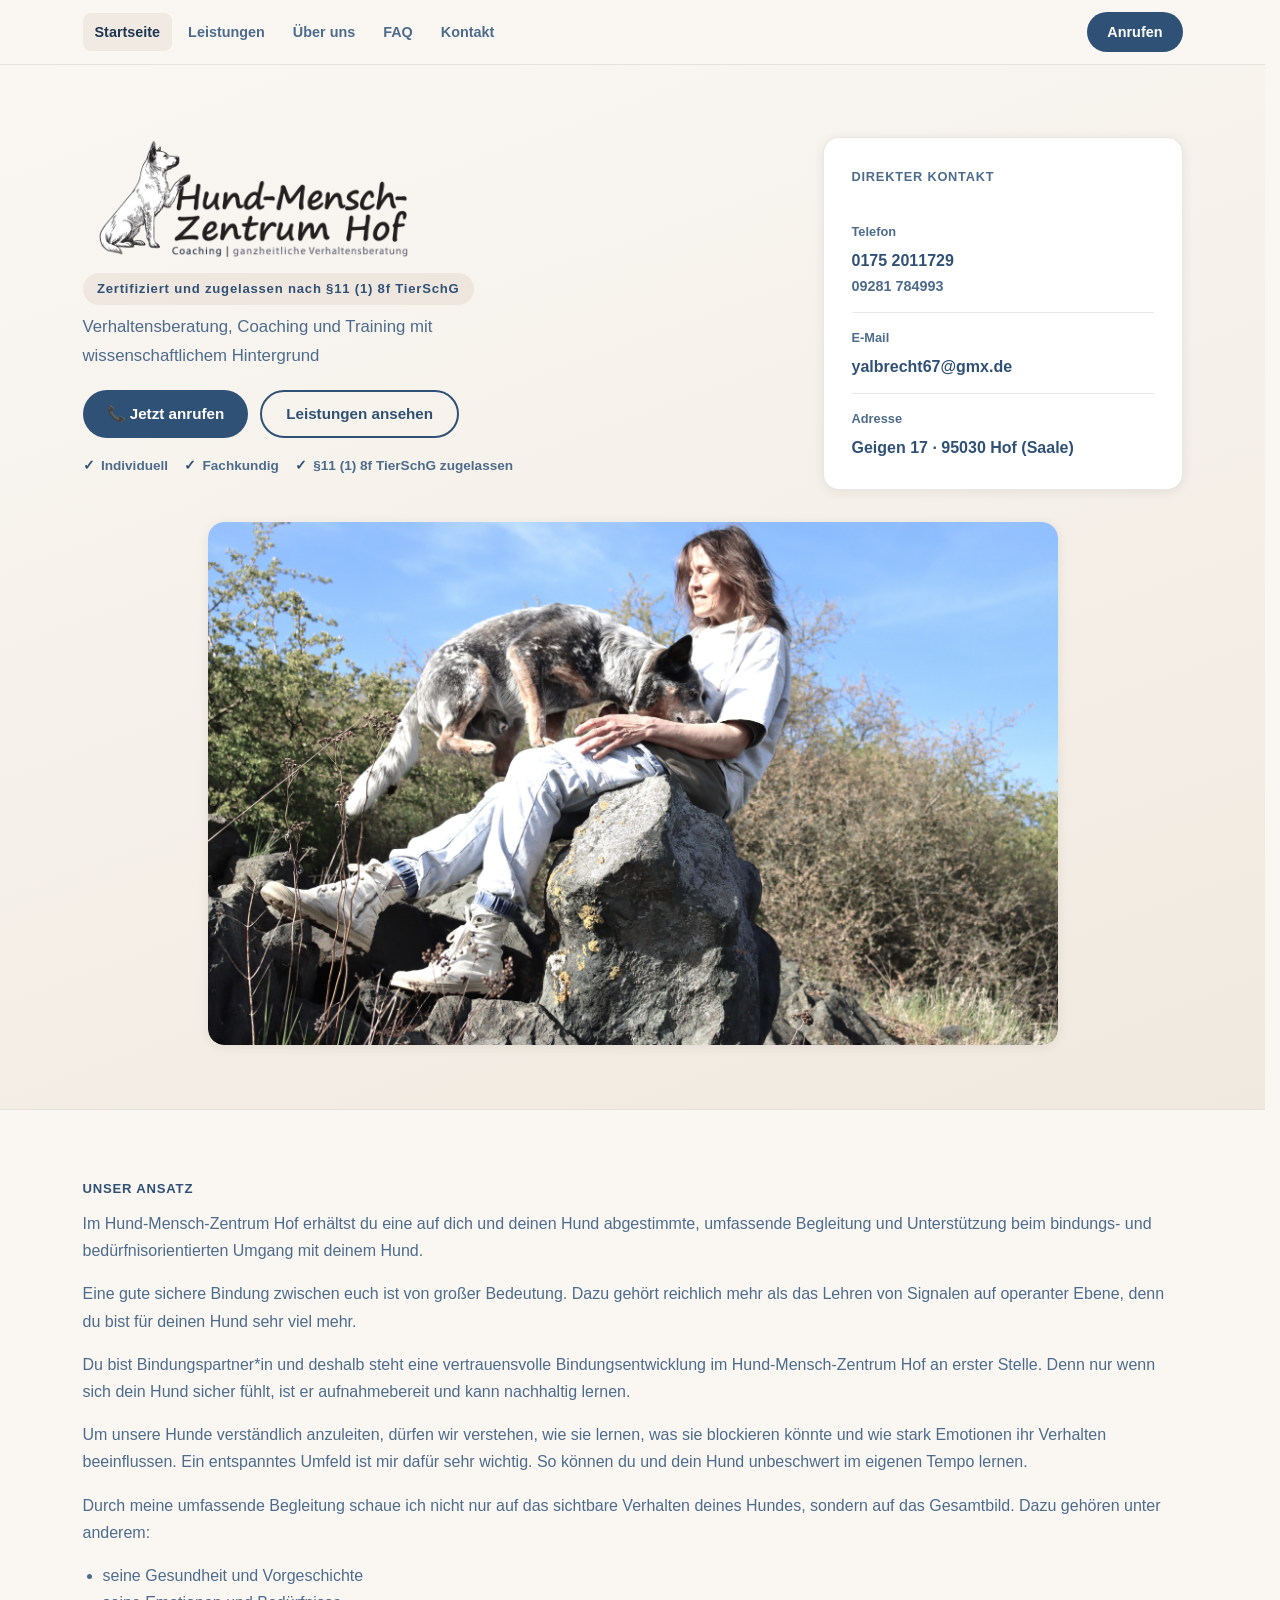
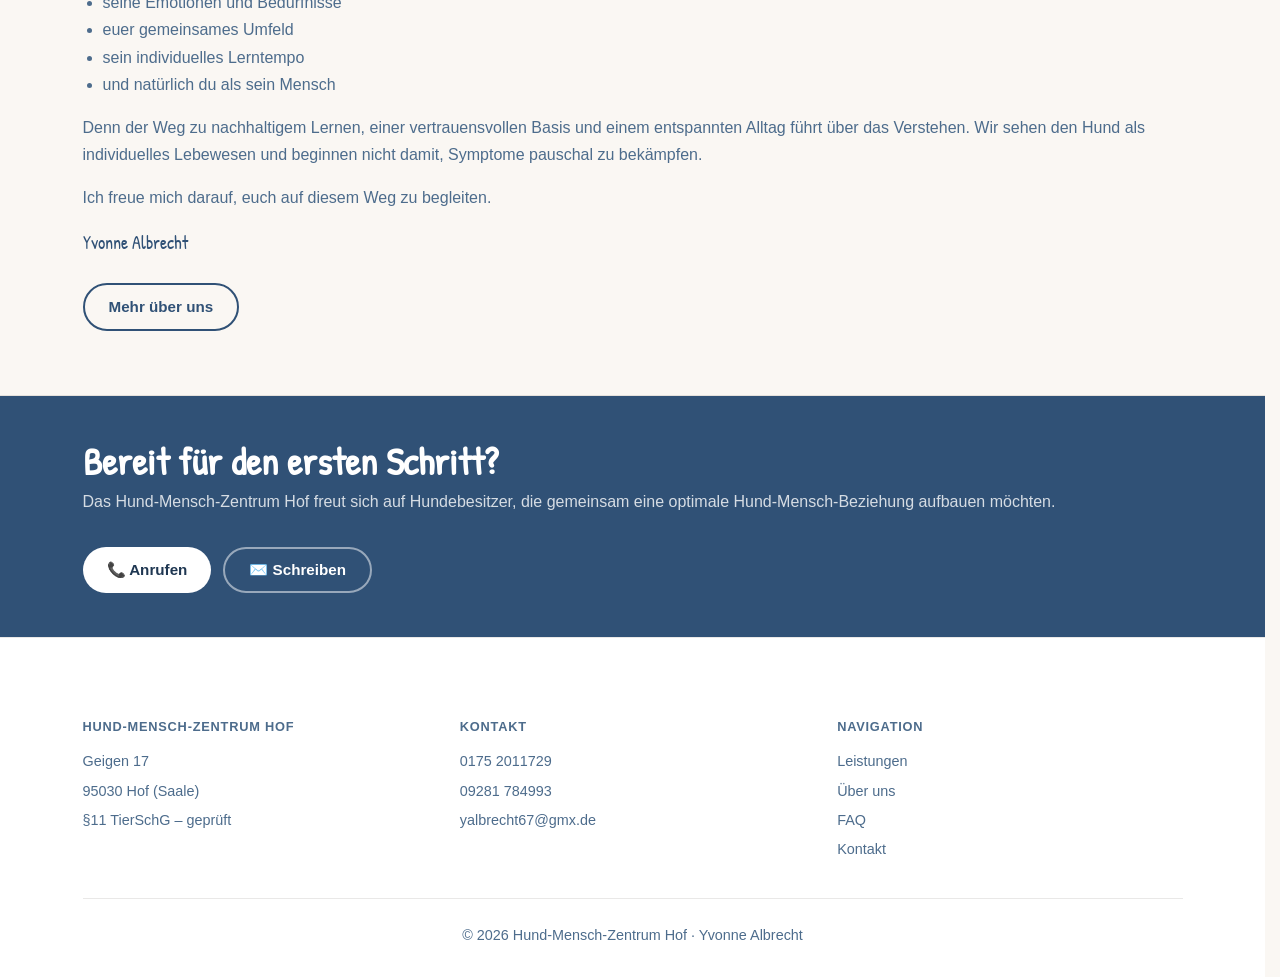
==== commit 37f90212: "updated index.html like wished in email on 8. sep" ====
--- a/index.html
+++ b/index.html
@@ -15,9 +15,6 @@
 <!-- NAV -->
 <nav class="nav">
     <div class="container nav__inner">
-        <a class="nav__brand" href="index.html">
-            <img src="pictures/Logo_ohne_Hintergrund.png" alt="Logo Hund-Mensch-Zentrum Hof" class="nav__logo-img">
-        </a>
         <ul class="nav__links" id="navLinks">
             <li><a href="index.html" class="active">Startseite</a></li>
             <li><a href="leistungen.html">Leistungen</a></li>
@@ -99,7 +96,6 @@
 
         <div>
             <span class="eyebrow">Unser Ansatz</span>
-            <h2>Kommunizieren, verstehen, trainieren</h2>
             <p style="color:var(--muted)">
                 Im Hund-Mensch-Zentrum Hof erhältst du eine auf dich und deinen Hund abgestimmte,
                 umfassende Begleitung und Unterstützung beim bindungs- und bedürfnisorientierten
@@ -148,14 +144,6 @@
             </p>
             <a href="ueber-uns.html" class="btn-outline">Mehr über uns</a>
         </div>
-
-        <!-- BILD NEBEN TEXT -->
-        <div class="hero-media">
-            <img src="pictures/IMG_1218.JPG"
-                 alt="Yvonne Albrecht beim Training mit Hund"
-                 class="hero-img"
-                 loading="eager">
-        </div>
     </div>
 </section>
 
@@ -163,6 +151,7 @@
 
 
 <!-- KERNAUSSAGE -->
+<!--
 <section class="section section--alt">
     <div class="container">
         <blockquote class="quote-block"
@@ -179,8 +168,6 @@
 
 <hr class="divider">
 
-
-<!-- LEISTUNGEN -->
 <section class="section">
     <div class="container">
         <div class="section-header">
@@ -217,33 +204,33 @@
             </div>
         </div>
 
-        <!-- GALERIE -->
         <div class="gallery">
 
             <div class="img-placeholder gallery-img">
                 <span class="ph-icon">📸</span>
                 <span>Bild 1 · z. B. Gruppentraining</span>
             </div>
-            <!-- <img src="assets/kurs1.jpg" alt="Gruppentraining"
-                 class="gallery-img" width="800" height="600" loading="lazy"> -->
+            <img src="assets/kurs1.jpg" alt="Gruppentraining"
+                 class="gallery-img" width="800" height="600" loading="lazy">
 
             <div class="img-placeholder gallery-img">
                 <span class="ph-icon">📸</span>
                 <span>Bild 2 · z. B. Leinentraining</span>
             </div>
-            <!-- <img src="assets/kurs2.jpg" alt="Leinentraining"
-                 class="gallery-img" width="800" height="600" loading="lazy"> -->
+            <img src="assets/kurs2.jpg" alt="Leinentraining"
+                 class="gallery-img" width="800" height="600" loading="lazy">
 
             <div class="img-placeholder gallery-img">
                 <span class="ph-icon">📸</span>
                 <span>Bild 3 · z. B. Hund + Halter</span>
             </div>
-            <!-- <img src="assets/kurs3.jpg" alt="Hund und Halter"
-                 class="gallery-img" width="800" height="600" loading="lazy"> -->
-
-        </div>
-    </div>
-</section>
+            <img src="assets/kurs3.jpg" alt="Hund und Halter"
+                 class="gallery-img" width="800" height="600" loading="lazy">
+
+        </div>
+    </div>
+</section>
+-->
 
 
 <!-- CTA -->
--- a/styles.css
+++ b/styles.css
@@ -68,17 +68,6 @@
     justify-content: space-between;
     height: 64px;
     gap: 1rem;
-}
-.nav__brand {
-    display: flex;
-    align-items: center;
-    gap: .65rem;
-    font-family: var(--font-head);
-    font-size: 1.25rem;
-    font-weight: 700;
-    color: var(--primary-dk);
-    text-decoration: none;
-    white-space: nowrap;
 }
 
 /* Logo-Platzhalter in der Navbar:
@@ -429,7 +418,6 @@
 
 /* --- LAYOUTS ---------------------------------------------- */
 .two-col {
-    display: grid;
     grid-template-columns: 1fr 1fr;
     gap: 3rem;
     align-items: center;
@@ -685,4 +673,15 @@
 }
 @media (max-width: 600px) {
     .gallery { grid-template-columns: 1fr; }
-}+}
+
+/* --- LOGO: gleiche Position auf Startseite und Unterseiten --- */
+
+/* Gleicher Abstand oben wie auf der Startseite (.hero = 4.5rem) */
+.page-hero { padding-top: 4.5rem; }
+
+/* Logo-Spalte startet oben, die Kontaktkarte bleibt wie sie ist */
+.hero__grid > div:first-child { align-self: start; }
+
+/* Kein seitliches Springen durch den Scrollbalken */
+html { scrollbar-gutter: stable; }
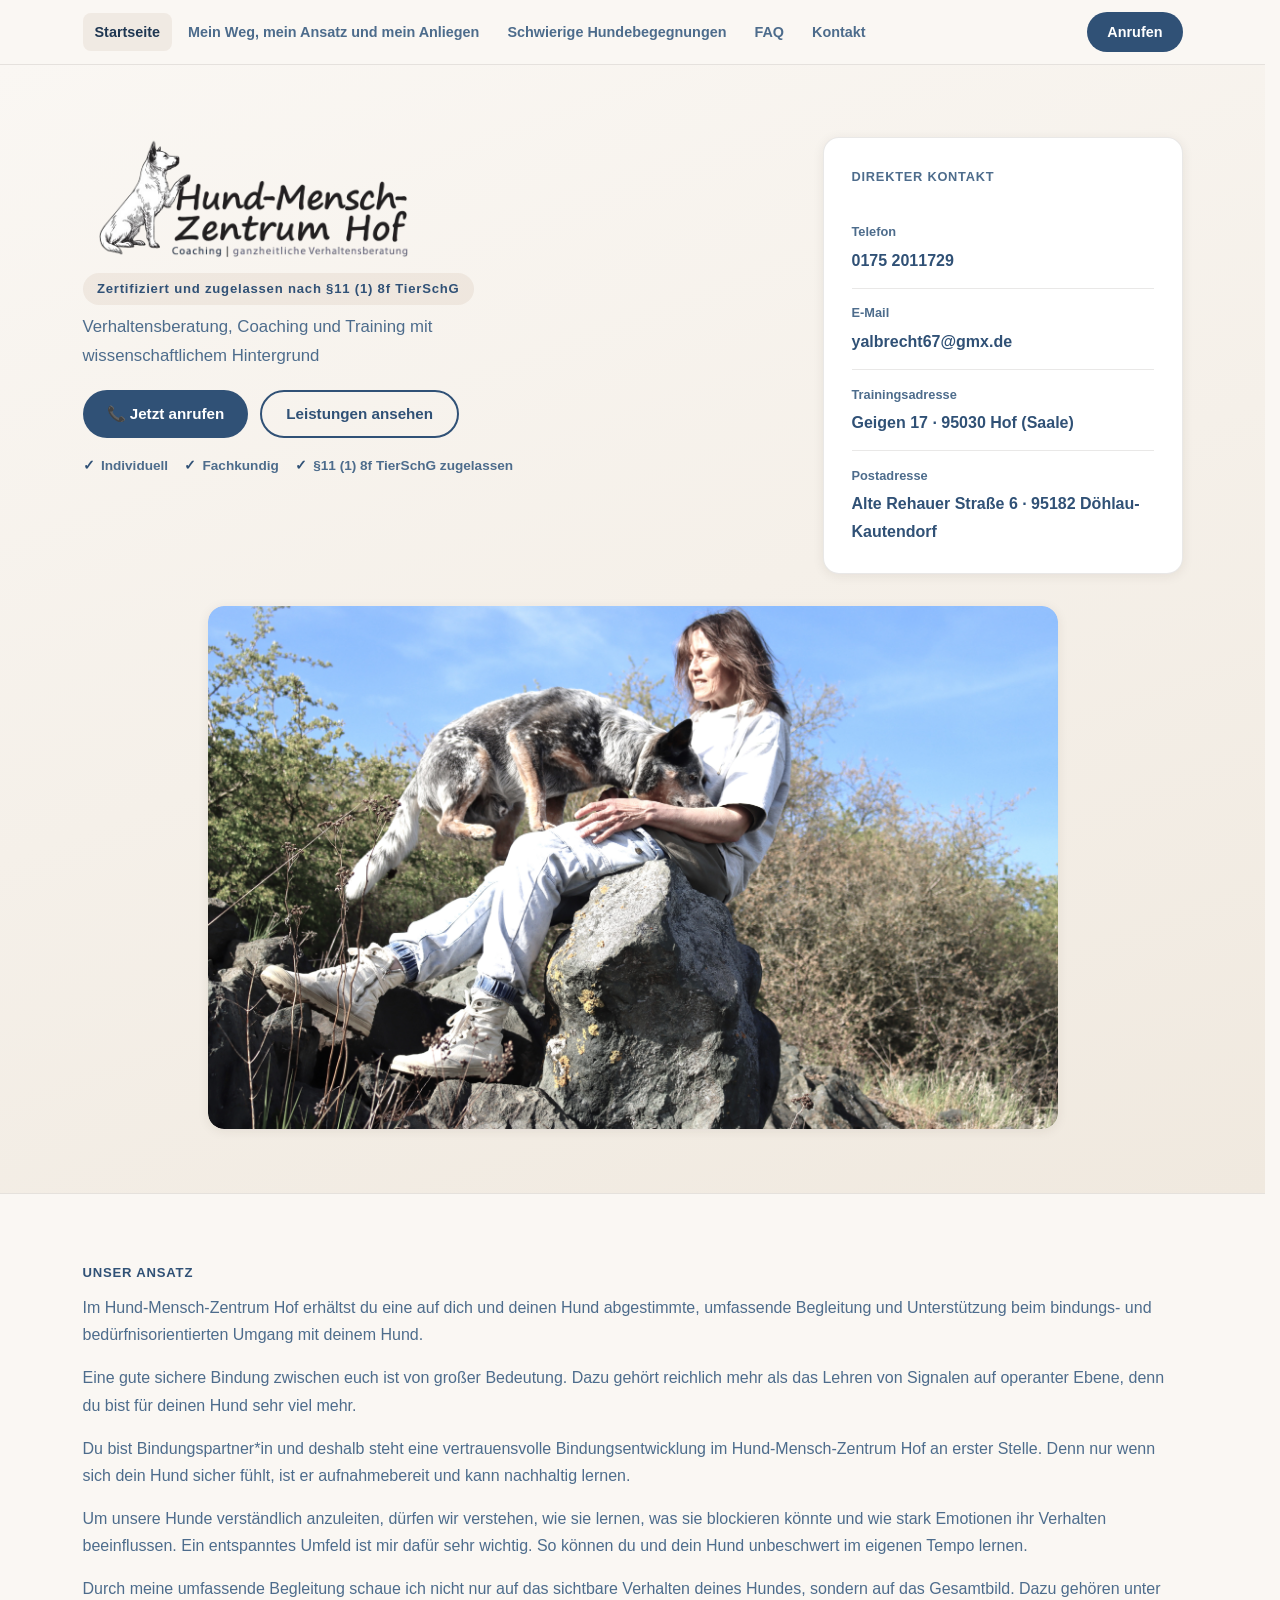
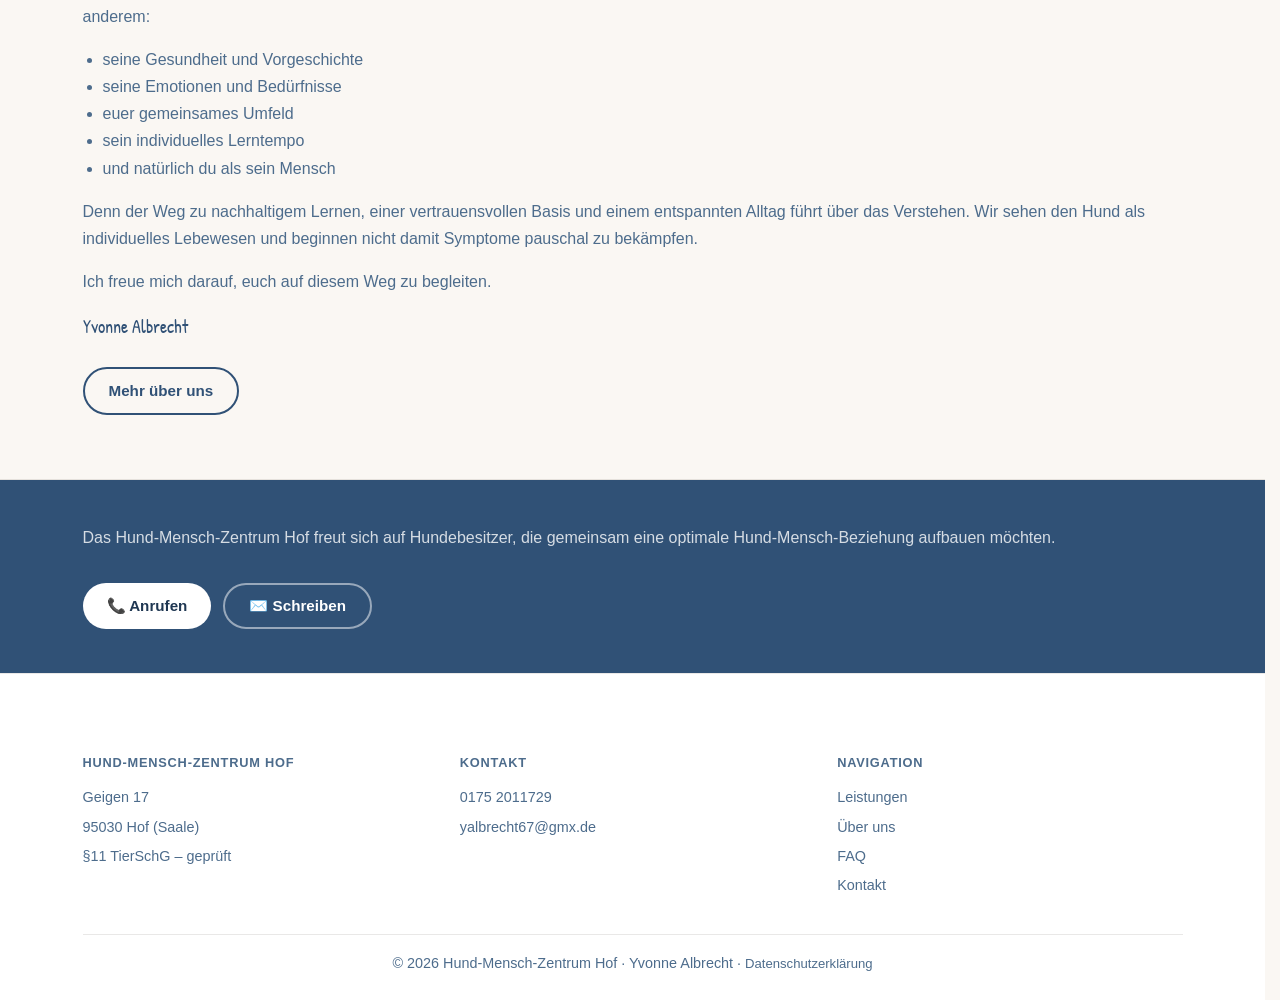
==== commit f26d2148: "Überarbeitung vor telefonat mit yvonne" ====
--- a/index.html
+++ b/index.html
@@ -17,8 +17,8 @@
     <div class="container nav__inner">
         <ul class="nav__links" id="navLinks">
             <li><a href="index.html" class="active">Startseite</a></li>
-            <li><a href="leistungen.html">Leistungen</a></li>
-            <li><a href="ueber-uns.html">Über uns</a></li>
+            <li><a href="leistungen.html">Mein Weg, mein Ansatz und mein Anliegen</a></li>
+            <li><a href="ueber-uns.html">Schwierige Hundebegegnungen</a></li>
             <li><a href="faq.html">FAQ</a></li>
             <li><a href="kontakt.html">Kontakt</a></li>
         </ul>
@@ -61,18 +61,19 @@
             <div class="contact-item">
                 <strong>Telefon</strong>
                 <a href="tel:+491752011729">0175 2011729</a>
-                <a href="tel:+499281784993"
-                   style="font-weight:600; color:var(--muted); font-size:.9rem">
-                    09281 784993
-                </a>
+
             </div>
             <div class="contact-item">
                 <strong>E-Mail</strong>
                 <a href="mailto:yalbrecht67@gmx.de">yalbrecht67@gmx.de</a>
             </div>
             <div class="contact-item">
-                <strong>Adresse</strong>
+                <strong>Trainingsadresse</strong>
                 <span>Geigen 17 · 95030 Hof (Saale)</span>
+            </div>
+            <div class="contact-item">
+                <strong>Postadresse</strong>
+                <span>Alte Rehauer Straße 6 · 95182 Döhlau-Kautendorf</span>
             </div>
         </div>
 
@@ -133,7 +134,7 @@
             <p style="color:var(--muted)">
                 Denn der Weg zu nachhaltigem Lernen, einer vertrauensvollen Basis und
                 einem entspannten Alltag führt über das Verstehen. Wir sehen den Hund
-                als individuelles Lebewesen und beginnen nicht damit, Symptome pauschal
+                als individuelles Lebewesen und beginnen nicht damit Symptome pauschal
                 zu bekämpfen.
             </p>
             <p style="color:var(--muted)">
@@ -237,7 +238,6 @@
 <section class="cta-strip">
     <div class="container cta-strip__inner">
         <div>
-            <h2>Bereit für den ersten Schritt?</h2>
             <p>
                 Das Hund-Mensch-Zentrum Hof freut sich auf Hundebesitzer, die gemeinsam
                 eine optimale Hund-Mensch-Beziehung aufbauen möchten.
@@ -266,7 +266,6 @@
             <div>
                 <h6>Kontakt</h6>
                 <p><a href="tel:+491752011729">0175 2011729</a></p>
-                <p><a href="tel:+499281784993">09281 784993</a></p>
                 <p><a href="mailto:yalbrecht67@gmx.de">yalbrecht67@gmx.de</a></p>
             </div>
             <div>
@@ -279,7 +278,17 @@
                 </ul>
             </div>
         </div>
-        <p class="footer__copy">© 2026 Hund-Mensch-Zentrum Hof · Yvonne Albrecht</p>
+        <!-- Datenschutz unauffällig im Footer -->
+        <div style="text-align:center; padding-top:1rem; border-top:1px solid var(--border);
+                margin-top:1rem">
+            <p class="footer__copy" style="border:none; padding:0; margin:0">
+                © 2026 Hund-Mensch-Zentrum Hof · Yvonne Albrecht ·
+                <a href="datenschutz.html"
+                   style="color:var(--muted); text-decoration:none; font-size:.82rem">
+                    Datenschutzerklärung
+                </a>
+            </p>
+        </div>
     </div>
 </footer>
 
--- a/styles.css
+++ b/styles.css
@@ -684,4 +684,107 @@
 .hero__grid > div:first-child { align-self: start; }
 
 /* Kein seitliches Springen durch den Scrollbalken */
-html { scrollbar-gutter: stable; }+html { scrollbar-gutter: stable; }
+
+/* --- FOTO-PLATZHALTER (Unterseiten-Hero) ------------------ */
+.photo-placeholder {
+    margin: 2rem auto 0;
+    max-width: 640px;
+    text-align: center;
+}
+.photo-placeholder__box {
+    aspect-ratio: 16 / 9;
+    display: flex;
+    align-items: center;
+    justify-content: center;
+    background: var(--sand);
+    border: 2px dashed var(--border);
+    border-radius: var(--radius);
+    color: var(--muted);
+    font-weight: 700;
+}
+.photo-placeholder img {
+    width: 100%;
+    height: auto;
+    border-radius: var(--radius);
+}
+
+/* --- SCHWIERIGE HUNDEBEGEGNUNGEN -------------------------- */
+.enc__inner {
+    max-width: 780px;
+}
+
+.enc__intro {
+    font-size: 1.15rem;
+    line-height: 1.75;
+    margin: 0 0 1.75rem;
+}
+
+.enc__note {
+    background: var(--sand);
+    border-left: 4px solid var(--primary);
+    border-radius: 0 var(--radius) var(--radius) 0;
+    padding: 1.25rem 1.5rem;
+    margin-bottom: 2.5rem;
+}
+.enc__note p {
+    margin: 0;
+    font-weight: 700;
+    line-height: 1.7;
+}
+
+.enc__steps {
+    list-style: none;
+    margin: 0;
+    padding: 0;
+    display: flex;
+    flex-direction: column;
+    gap: 1.25rem;
+    position: relative;
+}
+
+.enc__step {
+    display: flex;
+    gap: 1.25rem;
+    align-items: flex-start;
+    background: var(--surface);
+    border: 1px solid var(--border);
+    border-radius: var(--radius);
+    box-shadow: var(--shadow);
+    padding: 1.5rem;
+}
+
+.enc__num {
+    flex: 0 0 2.75rem;
+    height: 2.75rem;
+    display: flex;
+    align-items: center;
+    justify-content: center;
+    border-radius: 50%;
+    background: var(--primary);
+    color: #fff;
+    font-weight: 800;
+    font-size: 1.15rem;
+}
+
+.enc__content h3 {
+    font-size: 1.5rem;
+    margin: 0 0 .5rem;
+}
+.enc__content p {
+    margin: 0;
+    line-height: 1.75;
+}
+
+@media (max-width: 560px) {
+    .enc__step {
+        flex-direction: column;
+        gap: .75rem;
+        padding: 1.25rem;
+    }
+}
+
+.hero-media--small {
+    width: min(100%, 425px);
+    margin: 2rem 0 0;
+}
